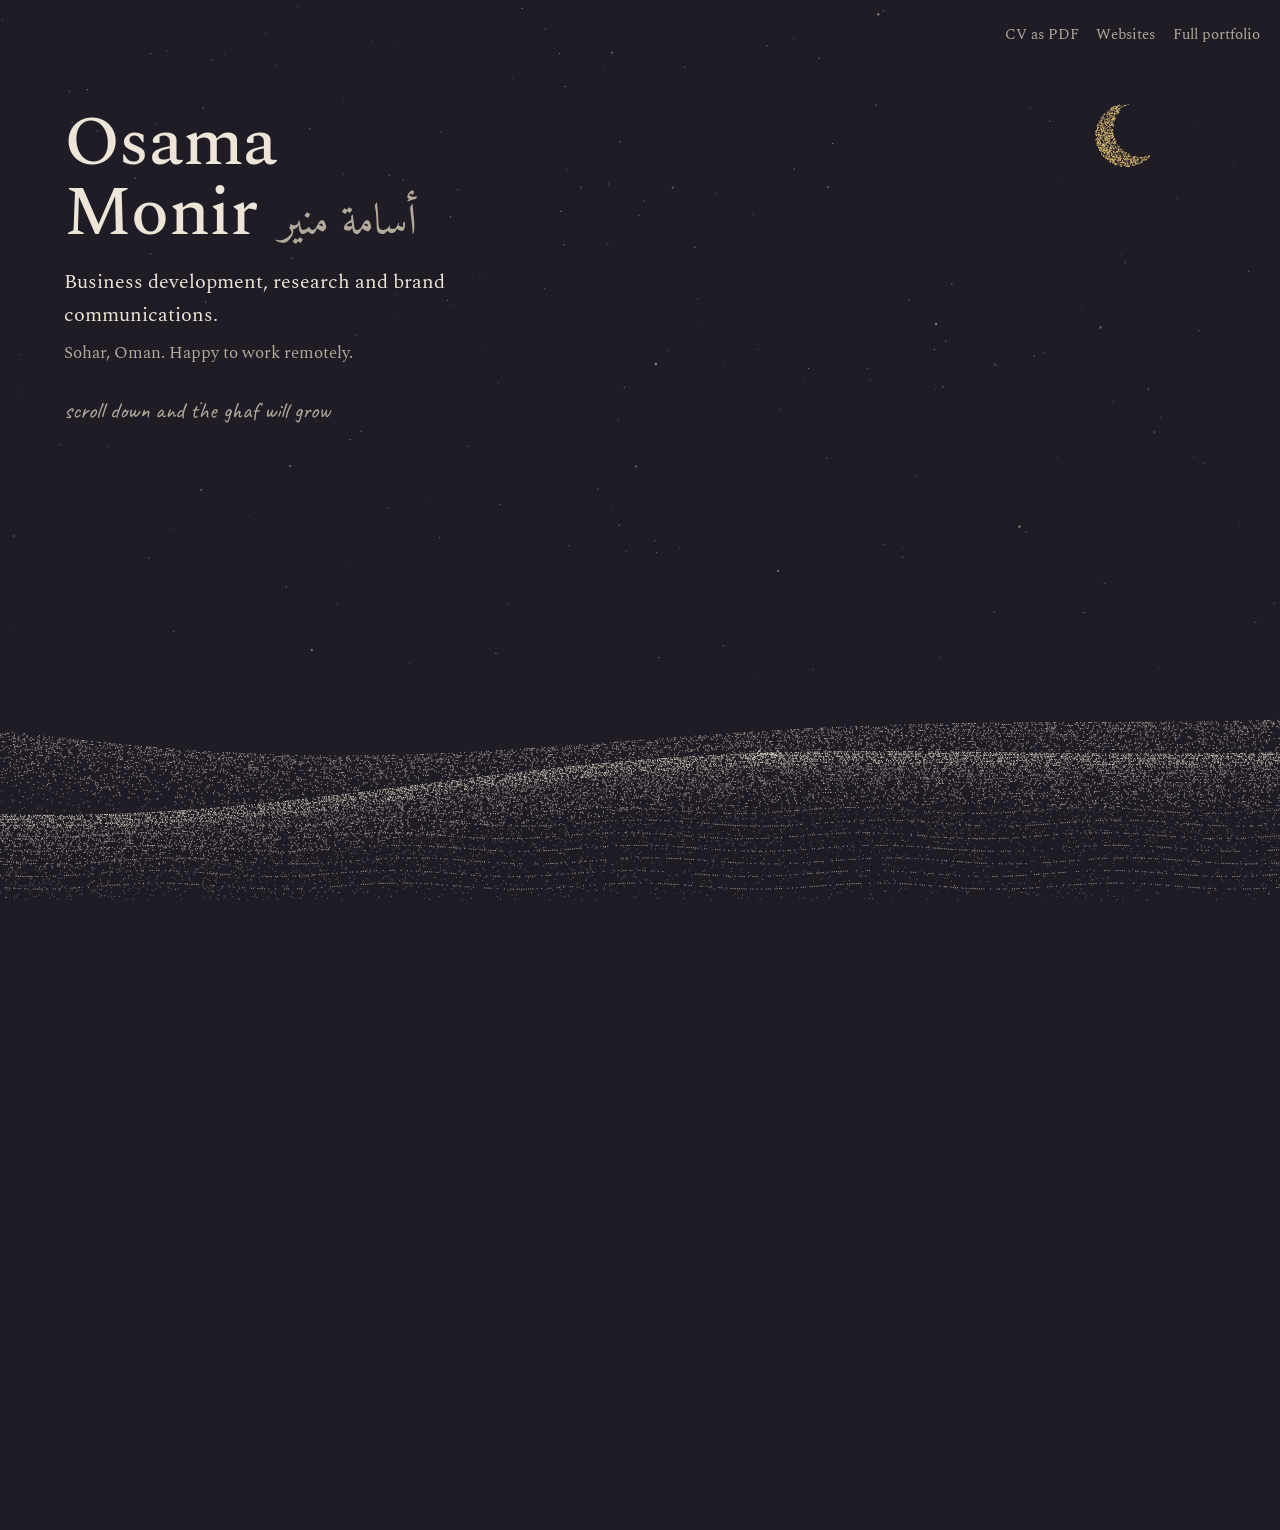
==== cv/index.html @ a6ac70c2 "Add /cv/ page: ghaf tree CV with natochi-style branch sections Moonlit desert scene where a stippled" ====
<!DOCTYPE html>
<html lang="en">
<head>
<meta charset="UTF-8">
<meta name="viewport" content="width=device-width, initial-scale=1.0, viewport-fit=cover">
<title>Osama Monir | CV</title>
<meta name="description" content="Osama Monir's CV. Business development and research for an Omani venture company, plus the brand, decks and websites that go with it. Based in Sohar, Oman.">
<meta name="theme-color" content="#1F1C25">
<meta name="color-scheme" content="dark">
<link rel="canonical" href="https://dmov1403.github.io/cv/">
<link rel="icon" href="data:image/svg+xml,%3Csvg xmlns='http://www.w3.org/2000/svg' viewBox='0 0 64 64'%3E%3Crect width='64' height='64' rx='14' fill='%231F1C25'/%3E%3Cellipse cx='32' cy='26' rx='22' ry='10' fill='%23D8CFBD'/%3E%3Crect x='30' y='30' width='4' height='22' fill='%23D8CFBD'/%3E%3C/svg%3E">
<meta property="og:type" content="profile">
<meta property="og:url" content="https://dmov1403.github.io/cv/">
<meta property="og:title" content="Osama Monir | CV">
<meta property="og:description" content="Business development, research and brand communications. Sohar, Oman. Happy to work remotely.">
<link rel="preconnect" href="https://fonts.googleapis.com">
<link rel="preconnect" href="https://fonts.gstatic.com" crossorigin>
<link href="https://fonts.googleapis.com/css2?family=Caveat:wght@500;600&family=Spectral:ital,wght@0,400;0,500;0,600;1,400&display=swap" rel="stylesheet">
<link href="https://fonts.googleapis.com/css2?family=Amiri&text=%D8%A3%D8%B3%D8%A7%D9%85%D8%A9%20%D9%85%D9%86%D9%8A%D8%B1&display=swap" rel="stylesheet">
<style>
  :root{
    --sky:#1F1C25;      /* night over the dunes */
    --sand:#D8CFBD;     /* moonlit sand, also the tree */
    --ink:#ECE5D8;      /* body text */
    --ink-dim:#B3AA9B;  /* secondary text, ~7:1 on --sky */
    --moon:#E8C77A;     /* focus + the moon, used sparingly */
    --paper:#DDD3BF;    /* taped notes */
    --paper-ink:#2A2530;
    --serif:'Spectral',Georgia,serif;
    --hand:'Caveat','Segoe Print','Bradley Hand',cursive;
  }
  *{margin:0;padding:0;box-sizing:border-box}
  html{background:var(--sky);color:var(--ink);font-family:var(--serif);font-size:100%;-webkit-text-size-adjust:100%}
  body{background:var(--sky);font-size:1.0625rem;line-height:1.65;min-height:100vh;overflow-x:hidden}
  a{color:inherit;text-decoration-thickness:1px;text-underline-offset:.22em;text-decoration-color:color-mix(in srgb, var(--sand) 55%, transparent)}
  a:hover{text-decoration-color:var(--moon)}
  :focus-visible{outline:2px solid var(--moon);outline-offset:3px;border-radius:4px}
  ::selection{background:var(--moon);color:var(--sky)}
  button{font:inherit;color:inherit;background:none;border:0;cursor:pointer;touch-action:manipulation;-webkit-tap-highlight-color:rgba(216,207,189,.2)}
  .ar{font-family:'Amiri',serif;font-size:.62em;color:var(--ink-dim);margin-inline-start:.5em;font-weight:400}

  /* ---------- top corner links ---------- */
  .corner{position:fixed;top:0;right:0;z-index:30;display:flex;gap:.25rem 1.1rem;flex-wrap:wrap;justify-content:flex-end;padding:max(1rem,env(safe-area-inset-top)) max(1.25rem,env(safe-area-inset-right)) 1rem 1.25rem;font-size:.95rem;list-style:none}
  .corner a{display:inline-block;padding:.35rem 0;color:var(--ink-dim);text-decoration:none}
  .corner a:hover{color:var(--ink);text-decoration:underline}

  /* ---------- intro ---------- */
  .intro{position:relative;z-index:10;padding:clamp(4.5rem,12vh,8rem) clamp(1rem,5vw,4rem) 2rem;max-width:34rem}
  .intro h1{font-weight:500;font-size:clamp(2.6rem,7vw,4.4rem);line-height:1;letter-spacing:-.01em}
  .intro .role{margin-top:1.1rem;font-size:clamp(1.05rem,2.2vw,1.25rem)}
  .intro .where{margin-top:.4rem;color:var(--ink-dim)}
  .cue{display:none;font-family:var(--hand);font-size:1.45rem;color:var(--ink-dim);margin-top:1.6rem}
  @media(max-width:760px){
    .corner{left:0;justify-content:flex-start;gap:0 1rem;padding:.5rem 1rem;font-size:.9rem;background:linear-gradient(var(--sky) 75%,rgba(31,28,37,0))}
    .intro{padding-top:5.5rem}
    .ar{display:block;margin:.4rem 0 0;font-size:.55em}
  }

  /* ---------- sections (the CV itself) ---------- */
  .panels{position:relative;z-index:10;padding:0 clamp(1rem,5vw,4rem) 4rem;max-width:44rem}
  .panel{padding:2.5rem 0}
  .panel h2{font-weight:500;font-size:clamp(1.7rem,4vw,2.2rem);line-height:1.15;margin-bottom:1rem}
  .panel h2 .hand{font-family:var(--hand);font-weight:600;font-size:1.2em;color:var(--sand)}
  .panel p{margin-bottom:1rem;max-width:62ch}
  .panel h3{font-weight:600;font-size:1.15rem;line-height:1.3}
  .back{display:none}

  .work-list,.path{list-style:none;margin-top:1.25rem}
  .work-list li{padding:1.1rem 0;border-top:1px solid rgba(216,207,189,.16)}
  .work-list .what{font-size:.95rem;color:var(--ink-dim);margin-bottom:.15rem}
  .work-list p{margin:.35rem 0 0}
  .path li{display:grid;grid-template-columns:7.5rem 1fr;gap:.25rem 1.25rem;padding:1rem 0;border-top:1px solid rgba(216,207,189,.16)}
  .path .yr{color:var(--ink-dim);font-variant-numeric:tabular-nums;padding-top:.1rem}
  .path .co{color:var(--sand);font-style:italic}
  .path p{margin:.3rem 0 0;font-size:1rem}
  @media(max-width:560px){.path li{grid-template-columns:1fr}}
  .facts{list-style:none;margin-top:1.4rem;display:grid;gap:.5rem}
  .facts li::before{content:"";display:inline-block;width:.45rem;height:.45rem;border-radius:50%;background:var(--sand);margin-right:.7rem;vertical-align:.12em}

  /* taped notes: four results, scrawled on scraps of paper */
  .notes{list-style:none;display:grid;grid-template-columns:repeat(auto-fill,minmax(9.5rem,1fr));gap:1.4rem 1rem;margin:1.6rem 0 .8rem;padding-top:.6rem}
  .note{position:relative;background:var(--paper);color:var(--paper-ink);padding:1.1rem .9rem .9rem;rotate:-2deg;box-shadow:0 10px 18px -12px rgba(0,0,0,.7);
    background-image:url("data:image/svg+xml,%3Csvg xmlns='http://www.w3.org/2000/svg' width='120' height='120'%3E%3Cfilter id='n'%3E%3CfeTurbulence type='fractalNoise' baseFrequency='1.1' numOctaves='2'/%3E%3CfeColorMatrix values='0 0 0 0 0.16 0 0 0 0 0.14 0 0 0 0 0.18 0 0 0 .22 0'/%3E%3C/filter%3E%3Crect width='100%25' height='100%25' filter='url(%23n)'/%3E%3C/svg%3E")}
  .note:nth-child(2n){rotate:1.6deg}
  .note:nth-child(3n){rotate:-.8deg}
  .note::before{content:"";position:absolute;top:-.6rem;left:50%;width:3.4rem;height:1.1rem;translate:-50% 0;rotate:4deg;background:rgba(236,229,216,.42);box-shadow:0 1px 2px rgba(0,0,0,.2)}
  .note b{display:block;font-family:var(--hand);font-size:2.3rem;line-height:1;font-weight:600}
  .note span{display:block;margin-top:.35rem;font-size:.9rem;line-height:1.35}

  footer{position:relative;z-index:10;padding:0 clamp(1rem,5vw,4rem) 2rem;color:var(--ink-dim);font-size:.95rem}

  /* ---------- the night scene (decorative) ---------- */
  .stage,.runway,.labels{display:none}

  /* ===== TREE MODE: only switched on by the script once the drawing works ===== */
  html.tree .stage{display:block;position:fixed;inset:0;z-index:1;pointer-events:none;transition:opacity .5s}
  html.tree .stage canvas{position:absolute;inset:0;width:100%;height:100%}
  html.tree .runway{display:block;height:170vh}
  html.tree .intro{position:fixed;top:0;left:0;transition:opacity .3s}
  html.tree .cue{display:block}
  html.tree footer{display:none}
  html.tree .panels{position:static;padding:0;max-width:none}

  /* branch labels: hand-written, at the ends of stippled leader lines */
  html.tree .labels{display:block;list-style:none;position:fixed;inset:0;z-index:5;pointer-events:none}
  .labels button{position:absolute;pointer-events:auto;font-family:var(--hand);font-size:1.6rem;font-weight:600;line-height:1;color:var(--ink);
    padding:.4rem .55rem;min-height:44px;display:flex;align-items:center;border-radius:10px;white-space:nowrap;opacity:0;transition:opacity .6s,background .2s}
  .labels button:hover,.labels button:focus-visible{background:rgba(216,207,189,.14)}
  html.grown .labels button{opacity:1;visibility:visible}
  .hint{opacity:0;transition:opacity .6s}
  html.grown .hint{opacity:1}
  .hint{position:absolute;left:clamp(1rem,5vw,4rem);bottom:clamp(1rem,4vh,2.5rem);font-family:var(--hand);font-size:1.5rem;line-height:1.2;color:var(--ink);max-width:calc(100% - 2rem);text-shadow:0 0 6px var(--sky),0 0 12px var(--sky)}

  /* opening a section, natochi-style: the tree shrinks and steps left, its roots show in a
     cut-away of the dune, and the section text takes the middle */
  html.tree .treebox{position:absolute;inset:0;transform-origin:var(--bx,60%) var(--by,86%);transition:translate .8s cubic-bezier(.3,.7,.2,1),scale .8s cubic-bezier(.3,.7,.2,1)}
  html.tree.panel-open .treebox{translate:var(--tx,0) var(--ty,0);scale:var(--ts,.72)}
  html.tree.panel-open :is(.hint,.labels button){opacity:0;visibility:hidden;transition:none}
  /* the clicked branch keeps its label on the shrunk tree */
  html.tree .labels{transform-origin:var(--bx,60%) var(--by,86%);transition:translate .8s cubic-bezier(.3,.7,.2,1),scale .8s cubic-bezier(.3,.7,.2,1)}
  html.tree.panel-open .labels{translate:var(--tx,0) var(--ty,0);scale:var(--ts,.72)}
  @media(min-width:761px){html.tree.panel-open .labels button[aria-expanded="true"]{opacity:1;visibility:visible;transition:opacity .4s .5s}}

  /* list branches: 'work' and 'the path' grow a branch with a twig per item (wide screens) */
  .listc,.twigs{display:none}
  html.tree .listc{display:block;position:fixed;inset:0;width:100%;height:100%;z-index:21;pointer-events:none}
  html.tree .twigs{display:block;position:fixed;inset:0;z-index:22;pointer-events:none}
  .twig{position:absolute;pointer-events:auto;font-family:var(--hand);font-size:1.3rem;font-weight:600;line-height:1;color:var(--ink-dim);padding:.3rem .4rem;min-height:44px;display:flex;align-items:center;border-radius:8px;white-space:nowrap;opacity:0;transition:opacity .4s,color .2s,background .2s}
  .twig.on{opacity:1}
  .twig:hover{color:var(--ink);background:rgba(216,207,189,.1)}
  .twig[aria-pressed="true"]{color:var(--ink);text-decoration:underline;text-decoration-thickness:1px;text-underline-offset:.22em}
  /* in branch mode a section shows only its name; the twigs and the note carry the content */
  html.branch-mode .panel.open > :not(.back,h2){display:none}
  html.tree.branch-mode .panel.open{background:none;padding-top:clamp(2.5rem,8vh,5rem)}
  /* a left-hand branch (work, say hi): the tree steps right instead, so the section name sits beside it on the left */
  html.side-l.branch-mode .panel.open{padding-left:clamp(1.5rem,6vw,6rem);padding-right:clamp(.5rem,2vw,1.5rem);text-align:right}
  html.side-l.branch-mode .panel.open > *{margin-left:auto}
  html.side-l.branch-mode .panel.open .back{display:flex;width:fit-content;margin-left:auto}
  .note-card{position:fixed;z-index:23;max-width:min(27rem,calc(100vw - 2rem));overflow:auto;overscroll-behavior:contain;
    background:rgba(31,28,37,.94);border:1px solid rgba(216,207,189,.22);border-radius:6px;padding:1rem 1.2rem 1.1rem;box-shadow:0 18px 40px -20px rgba(0,0,0,.9);
    animation:panel-in .3s ease-out;font-size:1rem}
  .note-card[hidden]{display:none}
  .note-card::before{content:"";position:absolute;top:-7px;left:var(--ax,2rem);width:12px;height:12px;rotate:45deg;background:inherit;border-left:1px solid rgba(216,207,189,.22);border-top:1px solid rgba(216,207,189,.22)}
  .note-card .yr,.note-card .what{display:block;color:var(--ink-dim);font-size:.95rem}
  .note-card .co{display:block;color:var(--sand);font-style:italic}
  .note-card p{margin:.4rem 0 0}
  .note-card > p:first-child{margin-top:0}
  .note-card .facts{margin-top:0}
  .note-card .notes{margin:.6rem 0 .2rem;grid-template-columns:repeat(2,minmax(0,1fr))}
  html.tree.panel-open .intro{opacity:0;visibility:hidden}
  html.tree .panel{display:none}
  html.tree .panel.open{display:block;position:fixed;z-index:20;top:0;bottom:0;right:var(--pr,0);left:var(--pl,36vw);overflow:auto;overscroll-behavior:contain;
    padding:clamp(5rem,16vh,9rem) clamp(1.5rem,6vw,6rem) 5rem clamp(.5rem,2vw,1.5rem);animation:panel-in .5s cubic-bezier(.3,.7,.2,1);
    /* hush the bright dune behind the lower lines of text */
    background:linear-gradient(to bottom, rgba(31,28,37,0) 62%, rgba(31,28,37,.9) 80%)}
  html.tree .panel.open > *{max-width:34rem}
  @keyframes panel-in{from{opacity:0;translate:1rem 0}}
  html.tree .panel.open .back{display:inline-flex;align-items:center;min-height:44px;font-family:var(--hand);font-size:1.45rem;color:var(--ink-dim);margin:-.5rem 0 .6rem}
  html.tree .panel.open .back:hover{color:var(--ink)}
  html.instant :is(.treebox,.labels,#roots,.panel){transition:none!important;animation:none!important}
  @media(max-width:760px){
    html.tree .panel.open{left:0;padding:4.5rem 1.25rem 4rem;background:rgba(31,28,37,.93)}
    html.tree.panel-open :is(.treebox,.labels){translate:0 0;scale:1}
    html.tree.panel-open .stage{opacity:.3}
    .labels button{font-size:1.45rem;background:rgba(31,28,37,.78)}
  }
  @media(prefers-reduced-motion:reduce){
    html.tree .runway{display:none}
    html.tree .intro{position:relative}
    html.tree .cue{display:none}
    html.tree :is(.stage,.treebox,#roots){transition:none}
    html.tree .panel.open{animation:none}
    .labels button{transition:none}
  }
</style>
</head>
<body>

<ul class="corner" aria-label="Quick links">
  <li><a href="../Osama-Monir-CV.pdf" download>CV as PDF</a></li>
  <li><a href="../websites/">Websites</a></li>
  <li><a href="../">Full portfolio</a></li>
</ul>

<div class="stage" aria-hidden="true">
  <canvas id="sky"></canvas>
  <div class="treebox">
    <canvas id="roots"></canvas>
    <canvas id="tree"></canvas>
  </div>
  <p class="hint">Osama Monir. Pick a branch to read more.</p>
</div>

<header class="intro" id="intro">
  <h1>Osama Monir<span class="ar" lang="ar">أسامة منير</span></h1>
  <p class="role">Business development, research and brand communications.</p>
  <p class="where">Sohar, Oman. Happy to work remotely.</p>
  <p class="cue">scroll down and the ghaf will grow</p>
</header>

<div class="runway" aria-hidden="true"></div>
<canvas class="listc" id="list" aria-hidden="true"></canvas>

<nav aria-label="Sections">
  <ul class="labels" id="labels">
    <li><button type="button" data-branch="me" data-open="me" aria-controls="me" aria-expanded="false">me</button></li>
    <li><button type="button" data-branch="work" data-open="work" aria-controls="work" aria-expanded="false">work</button></li>
    <li><button type="button" data-branch="path" data-open="path" aria-controls="path" aria-expanded="false">the path</button></li>
    <li><button type="button" data-branch="hi" data-open="hi" aria-controls="hi" aria-expanded="false">say hi</button></li>
  </ul>
</nav>

<main class="panels">
  <section class="panel" id="me" tabindex="-1" aria-labelledby="me-h">
    <button type="button" class="back" data-close>back to the tree</button>
    <h2 id="me-h"><span class="hand">me</span></h2>
    <p data-twig="what i do">I do the research, write the study, design the deck and build the website it points to.</p>
    <p data-twig="rsd now">Most of my week goes to <strong>RSD</strong>, an Omani holding and venture company. I write their feasibility studies and research notes, put together the investor presentations and partnership proposals, and I built their brand and the document style everything ships in.</p>
    <p data-twig="clients">Industrial clients hire me for the same mix: investment presentations, company profiles and rebrands they can put in front of a partner. That works because I spent five years before this doing brand identity, graphic design, paid social and web development, and I have a Computer Science degree to back the technical side.</p>
    <p data-twig="sohar &amp; languages">I live in Sohar, Oman. Arabic is my first language, my English is solid (Duolingo English Test, 120), and I’m happy to work remotely.</p>
    <ul class="facts" data-twig="skills">
      <li>Feasibility and market research</li>
      <li>Investor decks and company profiles</li>
      <li>Brand guidelines, Arabic and English</li>
      <li>NDA and scope drafting</li>
      <li>Websites and small software tools</li>
      <li>Meta Ads and voice over</li>
    </ul>
  </section>

  <section class="panel" id="work" tabindex="-1" aria-labelledby="work-h">
    <button type="button" class="back" data-close>back to the tree</button>
    <h2 id="work-h"><span class="hand">work</span></h2>
    <p>Some work I’m proud of, and a few numbers I wrote down along the way.</p>
    <ul class="notes" data-twig="the numbers">
      <li class="note"><b>14x</b><span>Instagram views in 30 days, 26.1K to 368.2K</span></li>
      <li class="note"><b>-35%</b><span>cost per click after new creatives and tighter targeting</span></li>
      <li class="note"><b>20K</b><span>patient records moved out of a DOS program</span></li>
      <li class="note"><b>11</b><span>European buyers found and contacted for a gypsum export deal</span></li>
    </ul>
    <ul class="work-list">
      <li data-twig="duqm study">
        <p class="what">Feasibility study for RSD, Duqm</p>
        <h3>A Level 2 feasibility study for a new urea and ammonia plant</h3>
        <p>I co-wrote the study, built the investor presentations, wrote the port and logistics note, and drafted our reply when an outside reviewer pushed back. Then I helped set up the investor meeting that came after.</p>
      </li>
      <li data-twig="rsd brand">
        <p class="what">Brand build and corporate site</p>
        <h3>RSD, from the name up</h3>
        <p>I named the company, wrote the brand guidelines, set up the document style and the research report pipeline, and designed and built the website. I’ve also written their research notes on gas monetisation, industrial minerals, an AI and data hub, and farming in southern Oman. <a href="https://rsd.services" target="_blank" rel="noopener">Visit rsd.services</a></p>
      </li>
      <li data-twig="nusail">
        <p class="what">Investor communications and rebrand</p>
        <h3>Nusail Trading &amp; Contracting</h3>
        <p>They had a partnership pitch coming up, so I prepared the investment presentation, company profile, speaker notes and a growth roadmap built from their 39-contract register. Now I’m working on their rebrand.</p>
      </li>
      <li data-twig="clinic system">
        <p class="what">Software for healthcare</p>
        <h3>Clinic management system</h3>
        <p>A private clinic in Oman was still on a DOS program. I moved about 20,000 patients and 40,000 visits into a new desktop app that handles registration, consultations, prescriptions, audit logs and printing across the network.</p>
      </li>
      <li data-twig="rif majan">
        <p class="what">Paid social for Rif Majan</p>
        <h3>368K monthly views, and cheaper clicks</h3>
        <p>One targeted campaign took their Instagram from 26.1K to 368.2K monthly views in a month. Later I redid the ad creatives and pulled the targeting in to a 15km radius: cost per click dropped 35% and we beat the reservation target on a smaller budget.</p>
      </li>
      <li data-twig="al-muneer">
        <p class="what">My own agency</p>
        <h3>Al-Muneer Agency</h3>
        <p>I built its brand and portfolio site, then did the brand identities and content for Hungr Station and Al Saaj Breakfast.</p>
      </li>
      <li data-twig="websites">
        <p class="what">Web development</p>
        <h3>Client websites</h3>
        <p>A full publishing platform with payments and a members’ library, and a corporate site for a venture company. Design, code, hosting, domain and SEO on both. <a href="../websites/">Read the web case studies</a></p>
      </li>
    </ul>
  </section>

  <section class="panel" id="path" tabindex="-1" aria-labelledby="path-h">
    <button type="button" class="back" data-close>back to the tree</button>
    <h2 id="path-h"><span class="hand">the path</span></h2>
    <p>Where I’ve worked so far.</p>
    <ol class="path">
      <li data-twig="2026 rsd"><span class="yr">2026 to now</span><div><h3>Business Development &amp; Research Consultant</h3><span class="co">RSD, Oman and remote</span><p>Part-time retainer with an Omani holding and venture company in mining, investment and industrial technology. Business development, research and analysis, branding and communications.</p></div></li>
      <li data-twig="2026 al-muneer"><span class="yr">2026 to now</span><div><h3>Founder &amp; Creative Lead</h3><span class="co">Al-Muneer Agency, Sohar</span><p>My own small digital marketing agency. Mostly food and beverage, hospitality and real estate clients in Oman, plus web design for clients in Germany.</p></div></li>
      <li data-twig="2026 nusail"><span class="yr">2026</span><div><h3>Brand &amp; Investor Communications</h3><span class="co">Nusail Trading &amp; Contracting, freelance</span><p>Investment presentation, company profile and growth roadmap for a Sohar industrial waste and logistics contractor that serves OQ and Sohar Aluminium. Rebrand in progress.</p></div></li>
      <li data-twig="2022 freelance web"><span class="yr">2022 to now</span><div><h3>Web Developer &amp; Designer</h3><span class="co">Freelance, remote</span><p>Business websites, landing pages, portfolio sites and small software tools. Design, code and deployment.</p></div></li>
      <li data-twig="2024 rif majan"><span class="yr">2024 to 2026</span><div><h3>Head of Advertising &amp; Marketing</h3><span class="co">Rif Majan, Sohar</span><p>In-house creative lead for two restaurant branches. I built the brand identity, menus and packaging, shot and edited the video, and ran the social accounts and paid campaigns.</p></div></li>
      <li data-twig="2023 roaya optical"><span class="yr">2023 to 2024</span><div><h3>Marketing Manager</h3><span class="co">Roaya Optical Center, Egypt</span><p>All the promotional materials and visual assets, plus events and outreach campaigns across their locations.</p></div></li>
      <li data-twig="2021 echo media"><span class="yr">2021 to 2023</span><div><h3>Social Media Specialist &amp; Content Creator</h3><span class="co">ECHO Media Production Agency, Egypt</span><p>Projects from brief to delivery: scripts, pre-production, shooting and editing, across several client accounts at once.</p></div></li>
      <li data-twig="2019 arrow"><span class="yr">2019</span><div><h3>Digital Marketing Assistant</h3><span class="co">Arrow for Advertising, Egypt</span><p>Helped run digital campaigns across social and paid platforms, and supported account management.</p></div></li>
    </ol>
    <h3 style="margin-top:2rem">Education and languages</h3>
    <ul class="facts" data-twig="2022 bsc computer science">
      <li>BSc Computer Science, M.E.T Academy, Egypt, 2022</li>
      <li>Duolingo English Test, score 120</li>
      <li>Arabic first language; voice over in Arabic and English</li>
    </ul>
  </section>

  <section class="panel" id="hi" tabindex="-1" aria-labelledby="hi-h">
    <button type="button" class="back" data-close>back to the tree</button>
    <h2 id="hi-h"><span class="hand">say hi</span></h2>
    <p>If you have a study to write, a deck to build or a brand to start, email me. I usually reply within a day.</p>
    <ul class="facts">
      <li data-twig="email">Email: <a href="mailto:Monirosama6@gmail.com">Monirosama6@gmail.com</a></li>
      <li data-twig="phone">Phone: <a href="tel:+96879384026">+968 79384026</a></li>
      <li>Based in Sohar, Oman, working with clients anywhere</li>
      <li data-twig="behance"><a href="https://www.behance.net/osamamonir_" target="_blank" rel="noopener">Design work on Behance</a></li>
      <li data-twig="cv (pdf)"><a href="../Osama-Monir-CV.pdf" download>Download the CV as a PDF</a></li>
    </ul>
  </section>
</main>
<div class="twigs" id="twigs" role="group" aria-label="Items on this branch"></div>
<div class="note-card" id="card" aria-live="polite" hidden></div>

<footer>© 2026 Osama Monir. Drawn and built by hand.</footer>

<script>
(() => {
  const root = document.documentElement;
  const reduce = matchMedia('(prefers-reduced-motion: reduce)');
  const $ = id => document.getElementById(id);
  const skyC = $('sky'), treeC = $('tree'), rootC = $('roots');
  const ctx = c => c.getContext && c.getContext('2d');
  const sctx = ctx(skyC), tctx = ctx(treeC), rctx = ctx(rootC);
  if (!sctx || !tctx || !rctx) return; // no canvas: the page stays a plain CV

  const labels = [...document.querySelectorAll('#labels button')];
  const intro = $('intro');
  const SAND = '216,207,189';
  const SHADES = [`rgba(${SAND},1)`, `rgba(${SAND},.72)`, `rgba(${SAND},.42)`];

  // small seeded random, so the tree is the same on every visit
  const rng = seed => () => { seed |= 0; seed = seed + 0x6D2B79F5 | 0; let t = Math.imul(seed ^ seed >>> 15, 1 | seed); t = t + Math.imul(t ^ t >>> 7, 61 | t) ^ t; return ((t ^ t >>> 14) >>> 0) / 4294967296; };

  let W = 0, H = 0, dpr = 1, dots = null, drawn = 0, progress = -1, crownTop = 0, base = [0, 0, 1], listFrom = {}, labelBox = {}, moves = null, sideKey = null, relist = null;
  const SIDE = { work: -1, path: 1, hi: -1, me: 1 }; // which side of the crown each label, and its list branch, hangs on
  const listC = $('list'), lx = ctx(listC), twigBox = $('twigs');
  const narrowNow = () => W < 760;

  function duneY(x, k) { // k: 0 = back dune, 1 = front dune
    const b = H * (k ? 0.86 : 0.8);
    return b + Math.sin(x / W * 3.1 + (k ? 1.7 : 0.4)) * H * (k ? 0.035 : 0.03) + Math.sin(x / W * 7.3 + k) * H * 0.012;
  }

  // ---------- the whole tree as timed dots: roots first, then trunk, crown, and the labelled branches ----------
  function build() {
    const R = rng(1403);
    const pts = []; // x, y, t, shade, size
    const narrow = narrowNow();
    const baseX = narrow ? W * 0.5 : W * 0.6;
    const baseY = duneY(baseX, 1) + 2;
    const S = Math.min(H * 0.6, W * (narrow ? 0.7 : 0.42));
    const clumps = [];
    const MAXD = 5;
    const push = (x, y, t, shade, size) => pts.push(x, y, t, shade, size || 1);

    // roots: spread into the sand before anything shows above it (negative times = first)
    const RR = rng(611); // roots and labelled branches get their own randomness, so the crown keeps its shape
    function rootLine(x, y, a, len, w, d, t0) {
      const R = RR;
      const steps = Math.max(4, Math.round(len / 1.3)), dur = 0.06;
      for (let i = 0; i < steps; i++) {
        a += (R() - 0.5) * 0.25; a = Math.max(0.12, Math.min(Math.PI - 0.12, a));
        x += Math.cos(a) * len / steps; y += Math.sin(a) * len / steps;
        const ww = Math.max(1, w * (1 - 0.4 * i / steps));
        for (let j = 0; j < Math.ceil(ww * 0.9); j++) {
          const o = (R() - 0.5) * ww;
          push(x - Math.sin(a) * o, y + Math.cos(a) * o, t0 + dur * i / steps, R() < 0.6 ? 0 : 1);
        }
      }
      if (d < 4) for (let k = 0; k < 2; k++) rootLine(x, y, a + (k ? 0.5 : -0.5) + (R() - 0.5) * 0.3, len * 0.72, w * 0.62, d + 1, t0 + dur);
    }

    // trunk and limbs: twisted, pushed outward into a wide umbrella crown
    function branch(x, y, a, len, w, d, t0) {
      const steps = Math.max(5, Math.round(len / 1.4)), dur = len / S;
      for (let i = 0; i < steps; i++) {
        a += (R() - 0.5) * 0.12;
        x += Math.cos(a) * len / steps; y += Math.sin(a) * len / steps;
        const ww = w * (1 - 0.3 * i / steps), n = Math.ceil(ww * 0.9);
        const nx = -Math.sin(a), ny = Math.cos(a);
        for (let j = 0; j < n; j++) {
          const o = (R() - 0.5) * ww, edge = Math.abs(o) / (ww / 2 + 0.01);
          push(x + nx * o, y + ny * o, t0 + dur * i / steps, edge > 0.6 ? 0 : (R() < .5 ? 1 : 2));
        }
      }
      const t1 = t0 + dur;
      if (d >= MAXD || len < S * 0.05) { clumps.push([x, y, t1]); return; }
      const kids = d === 0 ? 3 : (R() < 0.55 ? 2 : 3);
      for (let k = 0; k < kids; k++) {
        let na = a + (-0.55 + 1.1 * k / (kids - 1)) + (R() - 0.5) * 0.3;
        na += (na + Math.PI / 2) * 0.28;
        na = Math.max(-Math.PI + 0.08, Math.min(-0.08, na));
        branch(x, y, na, len * (0.68 + R() * 0.14), w * 0.66, d + 1, t1);
      }
    }
    branch(baseX, baseY, -Math.PI / 2 + (R() - 0.5) * 0.1, S * 0.24, S * 0.05, 0, 0);
    for (let k = 0; k < 5; k++) rootLine(baseX + (k - 2) * S * 0.012, baseY - 2, Math.PI / 2 + (k - 2) * 0.42, S * 0.1, S * 0.026, 0, -0.32);

    // leaf clumps with a soft drooping fringe
    let crownEnd = 0;
    for (const cl of clumps) {
      const [cx, cy0, t] = cl;
      const rx = S * (0.075 + R() * 0.05), ry = rx * (0.36 + R() * 0.12), cy = cy0 - ry * 0.3;
      cl[1] = cy; cl[3] = rx;
      for (let i = 0, n = Math.round(Math.PI * rx * ry * 0.16); i < n; i++) {
        const r = Math.sqrt(R()), th = R() * Math.PI * 2;
        const dx = Math.cos(th) * r * rx, dy = Math.sin(th) * r * ry;
        const lit = dy < -ry * 0.2 ? 0 : (dy < ry * 0.35 ? 1 : 2);
        push(cx + dx, cy + dy, t + 0.05 + R() * 0.25, R() < 0.18 ? 2 : lit, R() < 0.12 ? 1.6 : 1);
      }
      for (let s = 0, strands = 3 + Math.floor(R() * 5); s < strands; s++) {
        let sx = cx + (R() * 2 - 1) * rx * 0.8, sy = cy + ry * (0.4 + R() * 0.4);
        const L = S * (0.012 + R() * 0.035), sway = (R() - 0.5) * 0.6;
        for (let l = 0; l < L; l += 2.2) {
          sx += sway * 0.5 + (R() - 0.5) * 1.6; sy += 2.2;
          if (R() < 0.75) push(sx, sy, t + 0.25 + 0.15 * l / L, 2);
        }
      }
      crownEnd = Math.max(crownEnd, t + 0.4);
    }

    // which clump each label's branch grows from: outermost on each side, upper and lower crown
    const top = Math.min(...clumps.map(c => c[1])), bot = Math.max(...clumps.map(c => c[1])), mid = (top + bot) / 2;
    const upper = clumps.filter(c => c[1] <= mid), lower = clumps.filter(c => c[1] > mid);
    const outer = (arr, side) => arr.reduce((b, c) => (side < 0 ? c[0] - c[3] < b[0] - b[3] : c[0] + c[3] > b[0] + b[3]) ? c : b, arr[0]);
    crownTop = top - S * 0.06;
    const from = {
      work: { side: SIDE.work, c: outer(upper.length ? upper : clumps, -1) },
      path: { side: SIDE.path, c: outer(upper.length ? upper : clumps, 1) },
      hi:   { side: SIDE.hi, c: outer(lower.length ? lower : clumps, -1) },
      me:   { side: SIDE.me, c: outer(lower.length ? lower : clumps, 1) },
    };

    // each section's list branch leaves the top of its own clump, on its own side: [x, y, outer edge of the crown on that side]
    listFrom = {};
    const leafL = Math.min(...clumps.map(c => c[0] - c[3])), leafR = Math.max(...clumps.map(c => c[0] + c[3]));
    for (const k in from) { const { c, side } = from[k]; listFrom[k] = [c[0] + side * c[3] * 0.2, c[1] - c[3] * 0.45, side < 0 ? leafL : leafR]; }

    // place the labels, then grow a real branch from the crown out to each one
    const tips = placeLabels(from, narrow);
    for (const k in from) {
      const { c, side } = from[k], tip = tips[k]; if (!tip) continue;
      limb(c[0] - side * c[3] * 0.25, c[1] + c[3] * 0.08, tip[0], tip[1], crownEnd, crownEnd + 0.3, side);
    }
    function limb(x0, y0, x1, y1, t0, t1, side) {
      const R = RR;
      const len = Math.hypot(x1 - x0, y1 - y0); if (len < 8) return;
      // a sagging, slightly twisted limb rather than a straight stick
      const nx = -(y1 - y0) / len, ny = (x1 - x0) / len, bend = len * 0.16 * side * (y1 < y0 + 4 ? 1 : -1);
      const qx = (x0 + x1) / 2 + nx * bend, qy = (y0 + y1) / 2 + ny * bend + len * 0.06;
      const ph = R() * 6;
      const steps = Math.round(len / 1.1), w0 = Math.max(2.5, S * 0.018);
      let px = x0, py = y0;
      for (let i = 0; i <= steps; i++) {
        const u = i / steps, v = 1 - u;
        const wob = Math.sin(u * 9 + ph) * Math.sin(u * Math.PI) * 3;
        const x = v * v * x0 + 2 * v * u * qx + u * u * x1, y = v * v * y0 + 2 * v * u * qy + u * u * y1 + wob;
        const w = Math.max(1, w0 * (1 - 0.75 * u));
        const a = Math.atan2(y - py, x - px); px = x; py = y;
        for (let j = 0; j < Math.ceil(w); j++) {
          const o = (R() - 0.5) * w;
          push(x - Math.sin(a) * o, y + Math.cos(a) * o, t0 + (t1 - t0) * u, Math.abs(o) > w * 0.3 ? 0 : 1);
        }
        if (u > 0.55 && R() < 0.05) twig(x, y, a + side * (R() < .5 ? 0.7 : -0.7) * (R() < .5 ? 1 : -1), 6 + R() * 8, t0 + (t1 - t0) * u);
      }
      // a small fork and a tuft of leaves at the tip, right by the label
      const endA = Math.atan2(y1 - qy, x1 - qx);
      twig(x1, y1, endA - 0.6, 9, t1); twig(x1, y1, endA + 0.6, 9, t1);
    }
    function twig(x, y, a, len, t) {
      const R = RR;
      for (let s = 0; s < len; s += 1) { x += Math.cos(a); y += Math.sin(a); push(x, y, t + 0.02 * s / len, 1); }
      for (let i = 0; i < 18; i++) { const r = Math.sqrt(R()) * 3.6, th = R() * Math.PI * 2; push(x + Math.cos(th) * r * 1.4, y + Math.sin(th) * r, t + 0.04, R() < .6 ? 0 : 1); }
    }

    // normalise birth times to 0..1 and sort so growth can draw incrementally
    let minT = Infinity, maxT = -Infinity;
    for (let i = 2; i < pts.length; i += 5) { minT = Math.min(minT, pts[i]); maxT = Math.max(maxT, pts[i]); }
    const count = pts.length / 5, order = new Uint32Array(count);
    for (let i = 0; i < count; i++) order[i] = i;
    order.sort((p, q) => pts[p * 5 + 2] - pts[q * 5 + 2]);
    dots = new Float32Array(pts.length);
    order.forEach((src, i) => { for (let f = 0; f < 5; f++) dots[i * 5 + f] = f === 2 ? (pts[src * 5 + 2] - minT) / (maxT - minT) : pts[src * 5 + f]; });

    // where the tree goes when a section opens: shrunk, crown kept on screen at the left,
    // base set back on the dune, section text starting just past the crown
    const ts = 0.72;
    const crownL = Math.min(...clumps.map(c => c[0] - c[3]), ...Object.values(tips).map(t => t[0]));
    const crownR = Math.max(...clumps.map(c => c[0] + c[3]), ...Object.values(tips).map(t => t[0]));
    const st = root.style;
    st.setProperty('--bx', baseX + 'px'); st.setProperty('--by', baseY + 'px'); st.setProperty('--ts', ts);
    // a right-hand branch sends the tree to the left edge; a left-hand branch sends it to the right edge (mirrored)
    const toR = Math.max(W * 0.17, (baseX - crownL) * ts + 40), toL = W - Math.max(W * 0.17, (crownR - baseX) * ts + 40);
    const move = (toX, pl, pr) => ({ tx: toX - baseX, ty: duneY(toX, 1) + 2 - baseY, pl, pr });
    moves = {
      1: move(toR, Math.max(W * 0.32, toR + (crownR - baseX) * ts + 40), 0),
      [-1]: move(toL, 0, W - Math.min(W * 0.68, toL - (baseX - crownL) * ts - 40)),
    };
    base = [baseX, baseY, S];
    applySide();
  }
  // which way the tree steps for the open section; only mirrored where list branches are drawn
  function applySide() {
    if (!moves) return;
    const side = W >= 900 && SIDE[sideKey] < 0 ? -1 : 1, m = moves[side], st = root.style;
    st.setProperty('--tx', m.tx + 'px'); st.setProperty('--ty', m.ty + 'px');
    st.setProperty('--pl', m.pl + 'px'); st.setProperty('--pr', m.pr + 'px');
    root.classList.toggle('side-l', side < 0);
  }

  // labels beside the crown (desktop) or in one row above it (phones); returns each branch tip
  function placeLabels(from, narrow) {
    const tips = {};
    const order = ['hi', 'work', 'path', 'me']; // left to right on phones
    for (const b of labels) {
      const k = b.dataset.branch, f = from[k]; if (!f) continue;
      const lw = b.offsetWidth || 90, lh = b.offsetHeight || 44;
      let x, y;
      if (narrow) {
        const cxPos = W * [0.13, 0.37, 0.63, 0.87][order.indexOf(k)];
        x = cxPos - lw / 2; y = crownTop - 60 - lh / 2;
      } else {
        const edge = f.c[0] + f.side * f.c[3];
        x = f.side < 0 ? edge - 84 - lw : edge + 84;
        y = f.c[1] - lh / 2 - (k === 'work' || k === 'path' ? 18 : -6);
      }
      x = Math.max(12, Math.min(W - lw - 12, x));
      y = Math.max(60, Math.min(H - lh - 12, y));
      b.style.left = x + 'px'; b.style.top = y + 'px';
      labelBox[k] = [x, y, lw, lh];
      tips[k] = narrow ? [x + lw / 2, y + lh - 4] : [f.side < 0 ? x + lw + 2 : x - 2, y + lh / 2 + 4];
    }
    return tips;
  }

  // ---------- sky, moon and dunes ----------
  function drawSky() {
    const R = rng(77);
    sctx.setTransform(dpr, 0, 0, dpr, 0, 0);
    sctx.fillStyle = '#1F1C25'; sctx.fillRect(0, 0, W, H);
    for (let i = 0, n = Math.round(W * H / 6500); i < n; i++) {
      const x = R() * W, y = R() * H * 0.75, a = 0.15 + R() * 0.55, s = R() < 0.08 ? 2 : 1;
      sctx.fillStyle = `rgba(${SAND},${a})`; sctx.fillRect(x, y, s, s);
    }
    // crescent moon; on phones it sits centred above the row of labels
    const narrow = narrowNow();
    const mx = narrow ? W * 0.5 : W * 0.88, my = narrow ? crownTop - 130 : H * 0.15, mr = Math.min(W, H) * 0.035;
    for (let i = 0; i < mr * mr * 2.2; i++) {
      const r = Math.sqrt(R()) * mr, th = R() * Math.PI * 2;
      const x = mx + Math.cos(th) * r, y = my + Math.sin(th) * r;
      if (Math.hypot(x - (mx + mr * 0.45), y - (my - mr * 0.2)) < mr * 0.88) continue;
      sctx.fillStyle = 'rgba(232,199,122,.85)'; sctx.fillRect(x, y, 1, 1);
    }
    for (const k of [0, 1]) { // two dunes, stippled densest on the moonlit crest
      for (let x = 0; x < W; x += 1.2) {
        const crest = duneY(x, k);
        for (let y = crest; y < H; y += 1.5) {
          const depth = (y - crest) / (H * 0.12);
          const p = (k ? 0.55 : 0.32) * Math.exp(-depth * 3.2) + 0.015;
          if (R() < p) { sctx.fillStyle = SHADES[depth < 0.12 ? (k ? 0 : 1) : depth < 0.5 ? 1 : 2]; sctx.fillRect(x + R(), y, 1, 1); }
        }
      }
      if (k === 0) {
        sctx.fillStyle = 'rgba(31,28,37,.6)';
        sctx.beginPath(); sctx.moveTo(0, H);
        for (let x = 0; x <= W; x += 8) sctx.lineTo(x, duneY(x, 1) - 1);
        sctx.lineTo(W, H); sctx.closePath(); sctx.fill();
      }
    }
    for (let r = 0; r < 7; r++) { // wind ripples across the front dune
      const y0 = H * (0.9 + r * 0.014), off = R() * 50;
      for (let x = 0; x < W; x += 2.2) if (R() < 0.55) {
        const y = y0 + Math.sin((x + off) / 38) * 3;
        if (y > duneY(x, 1) + 6) { sctx.fillStyle = SHADES[1]; sctx.fillRect(x, y, 1, 1); }
      }
    }
  }

  // dark cut-away of the dune under the tree, so the roots read against the sand
  function drawCut() {
    const [bx, by, S] = base;
    rctx.setTransform(dpr, 0, 0, dpr, 0, 0); rctx.clearRect(0, 0, W, H);
    const cy = by + S * 0.12, rad = S * 0.42;
    const g = rctx.createRadialGradient(bx, cy, 0, bx, cy, rad);
    g.addColorStop(0, 'rgba(31,28,37,.97)'); g.addColorStop(0.7, 'rgba(31,28,37,.85)'); g.addColorStop(1, 'rgba(31,28,37,0)');
    rctx.save(); rctx.translate(bx, cy); rctx.scale(1, 0.55); rctx.translate(-bx, -cy);
    rctx.fillStyle = g; rctx.beginPath(); rctx.arc(bx, cy, rad, 0, Math.PI * 2); rctx.fill(); rctx.restore();
  }

  // ---------- growth driven by scroll ----------
  function drawTree(p) {
    if (!dots) return;
    const total = dots.length / 5;
    let lo = 0, hi = total; while (lo < hi) { const m = (lo + hi) >> 1; if (dots[m * 5 + 2] <= p) lo = m + 1; else hi = m; }
    tctx.setTransform(dpr, 0, 0, dpr, 0, 0);
    if (lo < drawn) { tctx.clearRect(0, 0, W, H); drawn = 0; }
    for (let i = drawn; i < lo; i++) { const o = i * 5; tctx.fillStyle = SHADES[dots[o + 3]]; tctx.fillRect(dots[o], dots[o + 1], dots[o + 4], dots[o + 4]); }
    drawn = lo;
    rootC.style.opacity = String(Math.min(1, p / 0.05)); // the cut-away opens as the roots start
    root.classList.toggle('grown', lo >= total);
  }
  function currentProgress() {
    if (reduce.matches || document.querySelector('.panel.open')) return 1;
    const run = document.documentElement.scrollHeight - innerHeight;
    return run > 0 ? Math.min(1, Math.max(0, scrollY / (run * 0.92))) : 1;
  }
  let queued = false;
  function frame() {
    queued = false;
    const p = currentProgress();
    if (p !== progress) { progress = p; drawTree(p); }
    if (!reduce.matches) {
      const op = Math.max(0, 1 - scrollY / (innerHeight * 0.45));
      intro.style.opacity = String(op);
      intro.style.visibility = op < 0.05 ? 'hidden' : ''; // a faded intro must not catch taps meant for the labels
    } else { intro.style.opacity = ''; intro.style.visibility = ''; }
  }
  const queue = () => { if (!queued) { queued = true; requestAnimationFrame(frame); } };

  let lastW = 0;
  function resize(force) {
    const w = innerWidth, h = innerHeight;
    if (!w || !h) return; // the window can briefly report no size while it is being resized
    if (!force && w === lastW && Math.abs(h - H) < 120) return; // ignore the phone address bar sliding
    lastW = w; W = w; H = h; dpr = Math.min(2, devicePixelRatio || 1);
    for (const c of [skyC, treeC, rootC, listC]) { c.width = Math.round(W * dpr); c.height = Math.round(H * dpr); }
    build(); drawSky(); drawCut();
    drawn = 0; progress = -1; tctx.setTransform(1, 0, 0, 1, 0, 0); tctx.clearRect(0, 0, treeC.width, treeC.height);
    frame();
    if (relist) relist();
  }

  // ---------- list branches: a branch out of the shrunk tree with a twig per item ----------
  const LISTS = { me: 1, work: 1, path: 1, hi: 1 }; // every section grows a branch on wide screens
  const card = $('card');
  let listSide = 1, keptRect = null, pressed = -1;
  let listAnim = 0, listWait = 0;
  function twigName(li) {
    if (li.dataset.twig) return li.dataset.twig;
    const yr = li.querySelector('.yr').textContent.trim().slice(0, 4);
    const co = li.querySelector('.co').textContent.split(',')[0].trim().toLowerCase();
    return yr + ' ' + co;
  }
  function clearList() {
    cancelAnimationFrame(listAnim); clearTimeout(listWait);
    lx.setTransform(1, 0, 0, 1, 0, 0); lx.clearRect(0, 0, listC.width, listC.height);
    twigBox.replaceChildren(); root.classList.remove('branch-mode'); card.hidden = true; keptRect = null;
  }
  // the chosen twig's contents, in a note hanging just under the branch
  function showItem(items, i) {
    const twigs = [...twigBox.children], el = items[i], b = twigs[i];
    if (!el || !b) return;
    pressed = i;
    card.innerHTML = el.tagName === 'LI' ? el.innerHTML : el.outerHTML;
    card.removeAttribute('data-twig');
    card.querySelectorAll('[data-twig]').forEach(x => x.removeAttribute('data-twig'));
    twigs.forEach((t, j) => t.setAttribute('aria-pressed', String(j === i)));
    card.hidden = false; card.style.maxHeight = ''; card.style.left = '0px'; // measured at full width, wherever the last note sat
    // the note opens away from the tree: rightwards on a right-hand branch, leftwards on a left-hand one
    const tipX = +b.dataset.x, cw = card.offsetWidth;
    const left = Math.max(16, Math.min(W - cw - 16, listSide > 0 ? tipX - 40 : tipX - cw + 40));
    // ...and hangs below whatever twig names (and the section's own label) sit over its width
    let top = +b.dataset.y + 8;
    const under = (l, r, bottom) => { if (r > left - 8 && l < left + cw + 8) top = Math.max(top, bottom); };
    twigs.forEach(t => under(t.offsetLeft, t.offsetLeft + t.offsetWidth, t.offsetTop + t.offsetHeight - 6));
    if (keptRect) under(keptRect[0], keptRect[0] + keptRect[2], keptRect[1] + keptRect[3]);
    top += 12;
    card.style.left = left + 'px'; card.style.top = top + 'px';
    card.style.setProperty('--ax', Math.max(12, Math.min(cw - 24, tipX - left - 6)) + 'px');
    card.style.maxHeight = Math.max(140, H - top - 16) + 'px';
    if (top + card.offsetHeight > H - 12) card.style.top = Math.max(12, H - 12 - card.offsetHeight) + 'px'; // never off the bottom
  }
  function growList(k, panel, instant, keep) {
    clearList();
    if (!LISTS[k] || W < 900 || !listFrom[k]) return; // phones and narrow windows keep the plain list
    root.classList.add('branch-mode');
    let items = [...panel.querySelectorAll('[data-twig]')];
    if (k === 'path') items = items.map((li, i) => [li, i]).sort((a, b) => parseInt(a[0].dataset.twig) - parseInt(b[0].dataset.twig) || b[1] - a[1]).map(a => a[0]); // oldest job near the trunk, newest at the tip
    const side = listSide = SIDE[k] || 1; // left-hand labels grow their branch to the left, right-hand ones to the right
    const n = items.length, R = rng({ path: 31, work: 47, hi: 59, me: 73 }[k] || 47);
    const v = name => parseFloat(getComputedStyle(root).getPropertyValue(name)) || 0;
    const [bx, by] = base, ts = v('--ts'), tx = v('--tx'), ty = v('--ty');
    const onScreen = (x, y) => [bx + (x - bx) * ts + tx, by + (y - by) * ts + ty]; // where a point of the full-size tree lands once it has shrunk and stepped aside
    const [fx, fy, fe] = listFrom[k];
    const [sx, sy] = onScreen(fx, fy), edgeX = onScreen(fe, fy)[0];
    // out from the top of the section's own clump, up past the crown, then levelling off towards the screen edge
    const ex = side > 0 ? W - 120 : 120, ey = Math.min(sy - H * 0.07, onScreen(0, crownTop)[1] - H * 0.02);
    // the clicked label stays on the shrunk tree, about where the branch leaves the crown: the branch has to clear it
    const lb = labelBox[k];
    if (lb) { const [X, Y] = onScreen(lb[0], lb[1]); keptRect = [X - 8, Y, lb[2] * ts + 16, lb[3] * ts]; }
    const span = Math.abs(ex - sx);
    let f = 0.22, qy = ey + (sy - ey) * 0.12; // f: how far along the bend sits
    const uOf = dist => (-2 * f + Math.sqrt(4 * f * f + 4 * (1 - 2 * f) * Math.min(1, Math.max(0, dist / span)))) / (2 * (1 - 2 * f)); // inverse of at() along x
    const yOf = u => (1 - u) * (1 - u) * sy + 2 * u * (1 - u) * qy + u * u * ey;
    if (keptRect) {
      const near = (side > 0 ? keptRect[0] : keptRect[0] + keptRect[2]) - sx, far = (side > 0 ? keptRect[0] + keptRect[2] : keptRect[0]) - sx;
      const dn = Math.max(12, near * side), df = far * side, need = keptRect[1] - 8;
      if (df > 0 && dn < span * 0.5 && yOf(uOf(dn)) > need) { // too flat to pass above the label: bend earlier and higher
        f = Math.max(0.08, Math.min(0.22, (df + 30) / span));
        const u = uOf(dn);
        qy = Math.max(ey - H * 0.12, (need - (1 - u) * (1 - u) * sy - u * u * ey) / (2 * u * (1 - u)));
      }
    }
    const qx = sx + (ex - sx) * f;
    const at = u => { const a = 1 - u; return [a * a * sx + 2 * a * u * qx + u * u * ex, yOf(u)]; };
    const uAt = x => uOf(Math.abs(x - sx));
    const wobble = u => Math.sin(u * 11) * 1.5;
    const d = []; // [x, y, t, shade]
    const blocks = []; // [x, y, w, h] things a twig's name must not sit on: the branch itself, the section's label, other names
    const steps = Math.round(Math.hypot(ex - sx, ey - sy) / 1.1);
    for (let i = 0; i <= steps; i++) {
      const u = i / steps, [x, y] = at(u), w = Math.max(1.4, 6 * (1 - u * 0.75)), wob = wobble(u);
      for (let j = 0; j < Math.ceil(w); j++) d.push([x + (R() - .5) * w, y + wob + (R() - .5) * w, u * 0.85, R() < .55 ? 0 : 1]);
      if (i % 10 === 0) blocks.push([x - 7, y - 6, 14, 12]);
    }
    const hits = (r, o) => r[0] < o[0] + o[2] && r[0] + r[2] > o[0] && r[1] < o[1] + o[3] && r[1] + r[3] > o[1];
    // one button per twig, evenly spaced out along the branch from just past the crown; names alternate above and
    // below, and take a longer stalk (or the other side) when the short one would land on something
    const xa = edgeX + side * 34, xb = ex - side * 24;
    const tipsAt = items.map((li, i) => {
      const b = document.createElement('button');
      b.type = 'button'; b.className = 'twig'; b.textContent = twigName(li);
      b.setAttribute('aria-pressed', 'false'); b.setAttribute('aria-controls', 'card');
      b.addEventListener('click', () => showItem(items, i));
      twigBox.append(b);
      const bw = b.offsetWidth, bh = b.offsetHeight;
      const u = uAt(n > 1 ? xa + (xb - xa) * i / (n - 1) : (xa + xb) / 2), [x0, yb] = at(u), y0 = yb + wobble(u), t0 = u * 0.85;
      const jit = R() * 8, pref = i % 2 === 0;
      let pick = null;
      for (const [up, tier] of [[pref, 0], [pref, 1], [!pref, 0], [!pref, 1], [pref, 2], [!pref, 2]]) {
        const L = 24 + jit + tier * 30, a = up ? -Math.PI / 2 + side * 0.45 : Math.PI / 2 - side * 0.45;
        const x = x0 + Math.cos(a) * L, y = y0 + Math.sin(a) * L;
        const left = Math.max(12, Math.min(W - bw - 12, x - bw / 2)), top = up ? y - bh + 2 : y - 2;
        const text = [left - 3, top + 9, bw + 6, bh - 18]; // the name itself, inside the button's 44px tap area
        const stalk = [Math.min(x0, x) - 2, Math.min(y0, y) + (up ? 0 : 8), Math.abs(x - x0) + 4, Math.max(1, Math.abs(y - y0) - 8)];
        const c = { L, a, x, y, up, left, top, text };
        if (!pick) pick = c; // if nothing is clear, fall back to the plain alternating spot
        if (top < 8 || top + bh > H - 8) continue;
        if (blocks.some(o => hits(text, o)) || (keptRect && (hits(text, keptRect) || hits(stalk, keptRect))) || blocks.some(o => o.name && hits(stalk, o))) continue;
        pick = c; break;
      }
      const name = pick.text.slice(); name.name = true; blocks.push(name);
      let x = x0, y = y0;
      for (let s = 0; s < pick.L; s++) { x += Math.cos(pick.a); y += Math.sin(pick.a); d.push([x, y, t0 + 0.08 * s / pick.L, 1]); }
      for (let q = 0; q < 26; q++) { const r = Math.sqrt(R()) * 4.5, th = R() * 6.283; d.push([x + Math.cos(th) * r * 1.4, y + Math.sin(th) * r, t0 + 0.1, R() < .6 ? 0 : 1]); }
      b.style.left = pick.left + 'px'; b.style.top = pick.top + 'px';
      b.dataset.t = t0 + 0.1; b.dataset.x = x; b.dataset.y = Math.max(y, y0);
      return b;
    });
    d.sort((a, b) => a[2] - b[2]);
    // nothing is opened for the reader: the note stays away until a twig is tapped (a resize keeps the one already open)
    pressed = -1;
    if (keep >= 0 && keep < n) showItem(items, keep);
    // grow it
    lx.setTransform(dpr, 0, 0, dpr, 0, 0);
    const twigs = tipsAt, dur = instant || reduce.matches ? 0 : 1300;
    let drawnL = 0, startAt = 0;
    const step = now => {
      if (!startAt) startAt = now;
      const p = dur ? Math.min(1, (now - startAt) / dur) : 1;
      for (; drawnL < d.length && d[drawnL][2] <= p; drawnL++) { const [x, y, , sh] = d[drawnL]; lx.fillStyle = SHADES[sh]; lx.fillRect(x, y, 1, 1); }
      twigs.forEach(b => b.classList.toggle('on', +b.dataset.t <= p));
      if (p < 1) listAnim = requestAnimationFrame(step);
    };
    if (dur) listWait = setTimeout(() => { listAnim = requestAnimationFrame(step); }, 450); // after the tree steps aside
    else step(performance.now());
  }

  try {
    root.classList.add('tree');
    resize(true);
    addEventListener('scroll', queue, { passive: true });
    addEventListener('resize', () => resize(false));
    reduce.addEventListener('change', queue);

    // Branches and "back" are real buttons with their own handlers (not links), so they
    // still work in previews and file viewers that swallow taps on links.
    const panels = [...document.querySelectorAll('.panel')];
    let opener = null;
    function openPanel(id, from) {
      const panel = panels.find(p => p.id === id) || null;
      panels.forEach(p => p.classList.toggle('open', p === panel));
      labels.forEach(b => b.setAttribute('aria-expanded', String(!!panel && b.dataset.open === id)));
      if (panel) { sideKey = id; applySide(); } // left-hand sections send the tree right, right-hand ones send it left
      root.classList.toggle('panel-open', !!panel);
      const keepOpen = () => pressed; // a resize redraws the branch and keeps the note that was open
      pressed = -1;
      if (panel && LISTS[id]) growList(id, panel, root.classList.contains('instant'), -1); else clearList();
      relist = panel && LISTS[id] ? () => growList(id, panel, true, keepOpen()) : null;
      if (panel) { opener = from || opener; panel.scrollTop = 0; panel.focus({ preventScroll: true }); }
      else if (opener) { opener.focus({ preventScroll: true }); opener = null; } // back to the label that opened it
      queue();
    }
    const setHash = h => { try { history.pushState(null, '', h ? '#' + h : location.pathname + location.search); } catch (_) {} };
    document.addEventListener('click', e => {
      const b = e.target.closest('[data-open],[data-close]'); if (!b) return;
      if (b.hasAttribute('data-close')) { openPanel(null); setHash(''); return; }
      openPanel(b.dataset.open, b); setHash(b.dataset.open);
    });
    const fromHash = () => openPanel(location.hash.slice(1));
    addEventListener('popstate', fromHash);
    addEventListener('hashchange', fromHash);
    if (location.hash) { // a direct link to a section: show it in place, without the slide
      root.classList.add('instant'); fromHash();
      requestAnimationFrame(() => requestAnimationFrame(() => root.classList.remove('instant')));
    }
    // label widths change once the handwriting font loads: redraw so the branches still reach them
    document.fonts && document.fonts.ready.then(() => resize(true));
    // tabbing onto a branch label before the tree is grown jumps straight to the grown tree
    $('labels').addEventListener('focusin', () => {
      if (!root.classList.contains('grown') && !document.querySelector('.panel.open')) scrollTo(0, document.documentElement.scrollHeight);
    });
    addEventListener('keydown', e => { if (e.key === 'Escape' && document.querySelector('.panel.open')) { openPanel(null); setHash(''); } });
  } catch (err) {
    root.classList.remove('tree', 'grown'); // drawing failed: fall back to the plain CV
    console.error(err);
  }
})();
</script>
</body>
</html>
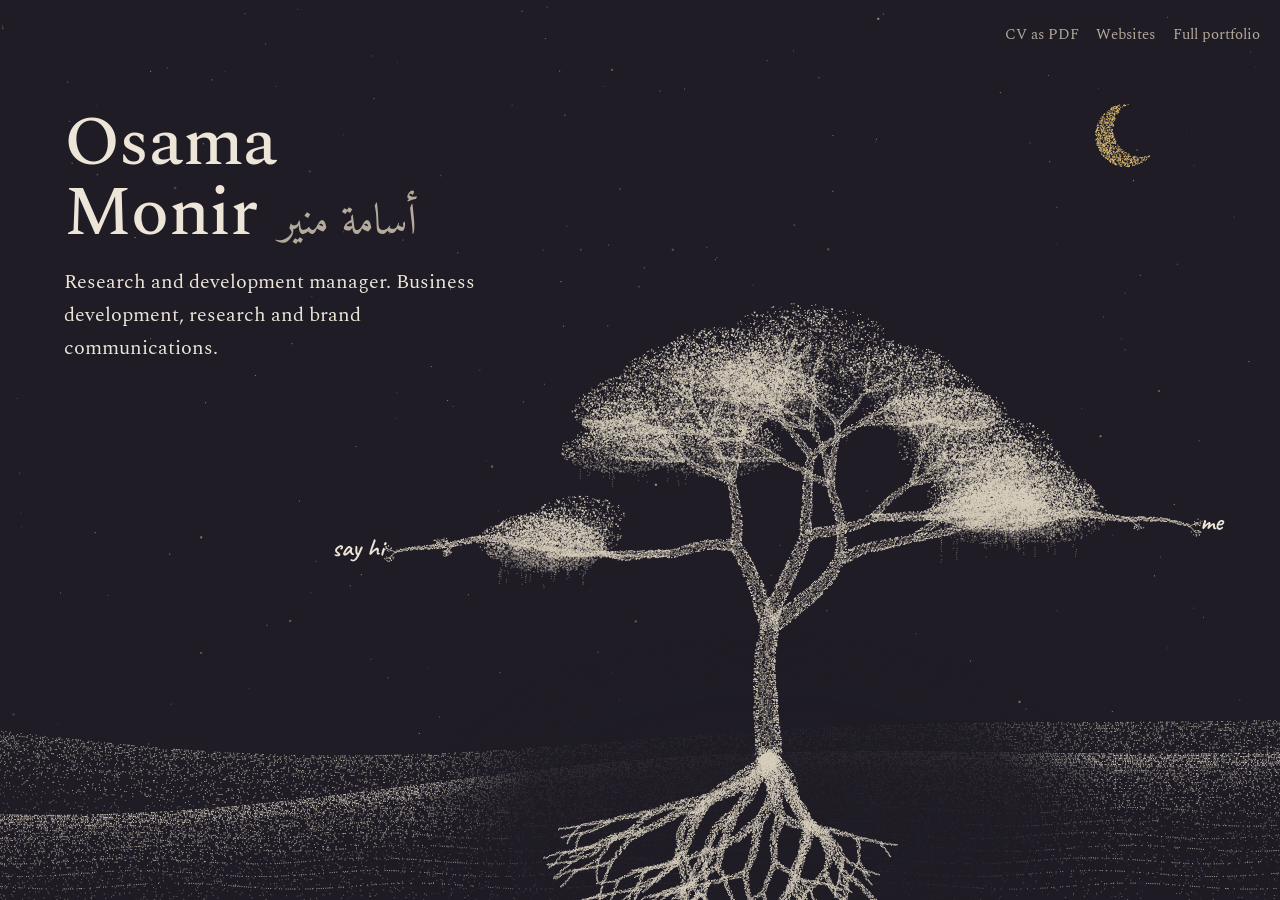
==== commit d6147df2: "Use the custom domain osamamonir.com Adds the CNAME file and points canonical and og:url links to ht" ====
--- a/cv/index.html
+++ b/cv/index.html
@@ -1,825 +1,14 @@
-<!DOCTYPE html>
+<!doctype html>
 <html lang="en">
 <head>
-<meta charset="UTF-8">
-<meta name="viewport" content="width=device-width, initial-scale=1.0, viewport-fit=cover">
+<meta charset="utf-8">
+<meta name="viewport" content="width=device-width, initial-scale=1.0">
 <title>Osama Monir | CV</title>
-<meta name="description" content="Osama Monir's CV. Business development and research for an Omani venture company, plus the brand, decks and websites that go with it. Based in Sohar, Oman.">
-<meta name="theme-color" content="#1F1C25">
-<meta name="color-scheme" content="dark">
-<link rel="canonical" href="https://dmov1403.github.io/cv/">
-<link rel="icon" href="data:image/svg+xml,%3Csvg xmlns='http://www.w3.org/2000/svg' viewBox='0 0 64 64'%3E%3Crect width='64' height='64' rx='14' fill='%231F1C25'/%3E%3Cellipse cx='32' cy='26' rx='22' ry='10' fill='%23D8CFBD'/%3E%3Crect x='30' y='30' width='4' height='22' fill='%23D8CFBD'/%3E%3C/svg%3E">
-<meta property="og:type" content="profile">
-<meta property="og:url" content="https://dmov1403.github.io/cv/">
-<meta property="og:title" content="Osama Monir | CV">
-<meta property="og:description" content="Business development, research and brand communications. Sohar, Oman. Happy to work remotely.">
-<link rel="preconnect" href="https://fonts.googleapis.com">
-<link rel="preconnect" href="https://fonts.gstatic.com" crossorigin>
-<link href="https://fonts.googleapis.com/css2?family=Caveat:wght@500;600&family=Spectral:ital,wght@0,400;0,500;0,600;1,400&display=swap" rel="stylesheet">
-<link href="https://fonts.googleapis.com/css2?family=Amiri&text=%D8%A3%D8%B3%D8%A7%D9%85%D8%A9%20%D9%85%D9%86%D9%8A%D8%B1&display=swap" rel="stylesheet">
-<style>
-  :root{
-    --sky:#1F1C25;      /* night over the dunes */
-    --sand:#D8CFBD;     /* moonlit sand, also the tree */
-    --ink:#ECE5D8;      /* body text */
-    --ink-dim:#B3AA9B;  /* secondary text, ~7:1 on --sky */
-    --moon:#E8C77A;     /* focus + the moon, used sparingly */
-    --paper:#DDD3BF;    /* taped notes */
-    --paper-ink:#2A2530;
-    --serif:'Spectral',Georgia,serif;
-    --hand:'Caveat','Segoe Print','Bradley Hand',cursive;
-  }
-  *{margin:0;padding:0;box-sizing:border-box}
-  html{background:var(--sky);color:var(--ink);font-family:var(--serif);font-size:100%;-webkit-text-size-adjust:100%}
-  body{background:var(--sky);font-size:1.0625rem;line-height:1.65;min-height:100vh;overflow-x:hidden}
-  a{color:inherit;text-decoration-thickness:1px;text-underline-offset:.22em;text-decoration-color:color-mix(in srgb, var(--sand) 55%, transparent)}
-  a:hover{text-decoration-color:var(--moon)}
-  :focus-visible{outline:2px solid var(--moon);outline-offset:3px;border-radius:4px}
-  ::selection{background:var(--moon);color:var(--sky)}
-  button{font:inherit;color:inherit;background:none;border:0;cursor:pointer;touch-action:manipulation;-webkit-tap-highlight-color:rgba(216,207,189,.2)}
-  .ar{font-family:'Amiri',serif;font-size:.62em;color:var(--ink-dim);margin-inline-start:.5em;font-weight:400}
-
-  /* ---------- top corner links ---------- */
-  .corner{position:fixed;top:0;right:0;z-index:30;display:flex;gap:.25rem 1.1rem;flex-wrap:wrap;justify-content:flex-end;padding:max(1rem,env(safe-area-inset-top)) max(1.25rem,env(safe-area-inset-right)) 1rem 1.25rem;font-size:.95rem;list-style:none}
-  .corner a{display:inline-block;padding:.35rem 0;color:var(--ink-dim);text-decoration:none}
-  .corner a:hover{color:var(--ink);text-decoration:underline}
-
-  /* ---------- intro ---------- */
-  .intro{position:relative;z-index:10;padding:clamp(4.5rem,12vh,8rem) clamp(1rem,5vw,4rem) 2rem;max-width:34rem}
-  .intro h1{font-weight:500;font-size:clamp(2.6rem,7vw,4.4rem);line-height:1;letter-spacing:-.01em}
-  .intro .role{margin-top:1.1rem;font-size:clamp(1.05rem,2.2vw,1.25rem)}
-  .intro .where{margin-top:.4rem;color:var(--ink-dim)}
-  .cue{display:none;font-family:var(--hand);font-size:1.45rem;color:var(--ink-dim);margin-top:1.6rem}
-  @media(max-width:760px){
-    .corner{left:0;justify-content:flex-start;gap:0 1rem;padding:.5rem 1rem;font-size:.9rem;background:linear-gradient(var(--sky) 75%,rgba(31,28,37,0))}
-    .intro{padding-top:5.5rem}
-    .ar{display:block;margin:.4rem 0 0;font-size:.55em}
-  }
-
-  /* ---------- sections (the CV itself) ---------- */
-  .panels{position:relative;z-index:10;padding:0 clamp(1rem,5vw,4rem) 4rem;max-width:44rem}
-  .panel{padding:2.5rem 0}
-  .panel h2{font-weight:500;font-size:clamp(1.7rem,4vw,2.2rem);line-height:1.15;margin-bottom:1rem}
-  .panel h2 .hand{font-family:var(--hand);font-weight:600;font-size:1.2em;color:var(--sand)}
-  .panel p{margin-bottom:1rem;max-width:62ch}
-  .panel h3{font-weight:600;font-size:1.15rem;line-height:1.3}
-  .back{display:none}
-
-  .work-list,.path{list-style:none;margin-top:1.25rem}
-  .work-list li{padding:1.1rem 0;border-top:1px solid rgba(216,207,189,.16)}
-  .work-list .what{font-size:.95rem;color:var(--ink-dim);margin-bottom:.15rem}
-  .work-list p{margin:.35rem 0 0}
-  .path li{display:grid;grid-template-columns:7.5rem 1fr;gap:.25rem 1.25rem;padding:1rem 0;border-top:1px solid rgba(216,207,189,.16)}
-  .path .yr{color:var(--ink-dim);font-variant-numeric:tabular-nums;padding-top:.1rem}
-  .path .co{color:var(--sand);font-style:italic}
-  .path p{margin:.3rem 0 0;font-size:1rem}
-  @media(max-width:560px){.path li{grid-template-columns:1fr}}
-  .facts{list-style:none;margin-top:1.4rem;display:grid;gap:.5rem}
-  .facts li::before{content:"";display:inline-block;width:.45rem;height:.45rem;border-radius:50%;background:var(--sand);margin-right:.7rem;vertical-align:.12em}
-
-  /* taped notes: four results, scrawled on scraps of paper */
-  .notes{list-style:none;display:grid;grid-template-columns:repeat(auto-fill,minmax(9.5rem,1fr));gap:1.4rem 1rem;margin:1.6rem 0 .8rem;padding-top:.6rem}
-  .note{position:relative;background:var(--paper);color:var(--paper-ink);padding:1.1rem .9rem .9rem;rotate:-2deg;box-shadow:0 10px 18px -12px rgba(0,0,0,.7);
-    background-image:url("data:image/svg+xml,%3Csvg xmlns='http://www.w3.org/2000/svg' width='120' height='120'%3E%3Cfilter id='n'%3E%3CfeTurbulence type='fractalNoise' baseFrequency='1.1' numOctaves='2'/%3E%3CfeColorMatrix values='0 0 0 0 0.16 0 0 0 0 0.14 0 0 0 0 0.18 0 0 0 .22 0'/%3E%3C/filter%3E%3Crect width='100%25' height='100%25' filter='url(%23n)'/%3E%3C/svg%3E")}
-  .note:nth-child(2n){rotate:1.6deg}
-  .note:nth-child(3n){rotate:-.8deg}
-  .note::before{content:"";position:absolute;top:-.6rem;left:50%;width:3.4rem;height:1.1rem;translate:-50% 0;rotate:4deg;background:rgba(236,229,216,.42);box-shadow:0 1px 2px rgba(0,0,0,.2)}
-  .note b{display:block;font-family:var(--hand);font-size:2.3rem;line-height:1;font-weight:600}
-  .note span{display:block;margin-top:.35rem;font-size:.9rem;line-height:1.35}
-
-  footer{position:relative;z-index:10;padding:0 clamp(1rem,5vw,4rem) 2rem;color:var(--ink-dim);font-size:.95rem}
-
-  /* ---------- the night scene (decorative) ---------- */
-  .stage,.runway,.labels{display:none}
-
-  /* ===== TREE MODE: only switched on by the script once the drawing works ===== */
-  html.tree .stage{display:block;position:fixed;inset:0;z-index:1;pointer-events:none;transition:opacity .5s}
-  html.tree .stage canvas{position:absolute;inset:0;width:100%;height:100%}
-  html.tree .runway{display:block;height:170vh}
-  html.tree .intro{position:fixed;top:0;left:0;transition:opacity .3s}
-  html.tree .cue{display:block}
-  html.tree footer{display:none}
-  html.tree .panels{position:static;padding:0;max-width:none}
-
-  /* branch labels: hand-written, at the ends of stippled leader lines */
-  html.tree .labels{display:block;list-style:none;position:fixed;inset:0;z-index:5;pointer-events:none}
-  .labels button{position:absolute;pointer-events:auto;font-family:var(--hand);font-size:1.6rem;font-weight:600;line-height:1;color:var(--ink);
-    padding:.4rem .55rem;min-height:44px;display:flex;align-items:center;border-radius:10px;white-space:nowrap;opacity:0;transition:opacity .6s,background .2s}
-  .labels button:hover,.labels button:focus-visible{background:rgba(216,207,189,.14)}
-  html.grown .labels button{opacity:1;visibility:visible}
-  .hint{opacity:0;transition:opacity .6s}
-  html.grown .hint{opacity:1}
-  .hint{position:absolute;left:clamp(1rem,5vw,4rem);bottom:clamp(1rem,4vh,2.5rem);font-family:var(--hand);font-size:1.5rem;line-height:1.2;color:var(--ink);max-width:calc(100% - 2rem);text-shadow:0 0 6px var(--sky),0 0 12px var(--sky)}
-
-  /* opening a section, natochi-style: the tree shrinks and steps left, its roots show in a
-     cut-away of the dune, and the section text takes the middle */
-  html.tree .treebox{position:absolute;inset:0;transform-origin:var(--bx,60%) var(--by,86%);transition:translate .8s cubic-bezier(.3,.7,.2,1),scale .8s cubic-bezier(.3,.7,.2,1)}
-  html.tree.panel-open .treebox{translate:var(--tx,0) var(--ty,0);scale:var(--ts,.72)}
-  html.tree.panel-open :is(.hint,.labels button){opacity:0;visibility:hidden;transition:none}
-  /* the clicked branch keeps its label on the shrunk tree */
-  html.tree .labels{transform-origin:var(--bx,60%) var(--by,86%);transition:translate .8s cubic-bezier(.3,.7,.2,1),scale .8s cubic-bezier(.3,.7,.2,1)}
-  html.tree.panel-open .labels{translate:var(--tx,0) var(--ty,0);scale:var(--ts,.72)}
-  @media(min-width:761px){html.tree.panel-open .labels button[aria-expanded="true"]{opacity:1;visibility:visible;transition:opacity .4s .5s}}
-
-  /* list branches: 'work' and 'the path' grow a branch with a twig per item (wide screens) */
-  .listc,.twigs{display:none}
-  html.tree .listc{display:block;position:fixed;inset:0;width:100%;height:100%;z-index:21;pointer-events:none}
-  html.tree .twigs{display:block;position:fixed;inset:0;z-index:22;pointer-events:none}
-  .twig{position:absolute;pointer-events:auto;font-family:var(--hand);font-size:1.3rem;font-weight:600;line-height:1;color:var(--ink-dim);padding:.3rem .4rem;min-height:44px;display:flex;align-items:center;border-radius:8px;white-space:nowrap;opacity:0;transition:opacity .4s,color .2s,background .2s}
-  .twig.on{opacity:1}
-  .twig:hover{color:var(--ink);background:rgba(216,207,189,.1)}
-  .twig[aria-pressed="true"]{color:var(--ink);text-decoration:underline;text-decoration-thickness:1px;text-underline-offset:.22em}
-  /* in branch mode a section shows only its name; the twigs and the note carry the content */
-  html.branch-mode .panel.open > :not(.back,h2){display:none}
-  html.tree.branch-mode .panel.open{background:none;padding-top:clamp(2.5rem,8vh,5rem)}
-  /* a left-hand branch (work, say hi): the tree steps right instead, so the section name sits beside it on the left */
-  html.side-l.branch-mode .panel.open{padding-left:clamp(1.5rem,6vw,6rem);padding-right:clamp(.5rem,2vw,1.5rem);text-align:right}
-  html.side-l.branch-mode .panel.open > *{margin-left:auto}
-  html.side-l.branch-mode .panel.open .back{display:flex;width:fit-content;margin-left:auto}
-  .note-card{position:fixed;z-index:23;max-width:min(27rem,calc(100vw - 2rem));overflow:auto;overscroll-behavior:contain;
-    background:rgba(31,28,37,.94);border:1px solid rgba(216,207,189,.22);border-radius:6px;padding:1rem 1.2rem 1.1rem;box-shadow:0 18px 40px -20px rgba(0,0,0,.9);
-    animation:panel-in .3s ease-out;font-size:1rem}
-  .note-card[hidden]{display:none}
-  .note-card::before{content:"";position:absolute;top:-7px;left:var(--ax,2rem);width:12px;height:12px;rotate:45deg;background:inherit;border-left:1px solid rgba(216,207,189,.22);border-top:1px solid rgba(216,207,189,.22)}
-  .note-card .yr,.note-card .what{display:block;color:var(--ink-dim);font-size:.95rem}
-  .note-card .co{display:block;color:var(--sand);font-style:italic}
-  .note-card p{margin:.4rem 0 0}
-  .note-card > p:first-child{margin-top:0}
-  .note-card .facts{margin-top:0}
-  .note-card .notes{margin:.6rem 0 .2rem;grid-template-columns:repeat(2,minmax(0,1fr))}
-  html.tree.panel-open .intro{opacity:0;visibility:hidden}
-  html.tree .panel{display:none}
-  html.tree .panel.open{display:block;position:fixed;z-index:20;top:0;bottom:0;right:var(--pr,0);left:var(--pl,36vw);overflow:auto;overscroll-behavior:contain;
-    padding:clamp(5rem,16vh,9rem) clamp(1.5rem,6vw,6rem) 5rem clamp(.5rem,2vw,1.5rem);animation:panel-in .5s cubic-bezier(.3,.7,.2,1);
-    /* hush the bright dune behind the lower lines of text */
-    background:linear-gradient(to bottom, rgba(31,28,37,0) 62%, rgba(31,28,37,.9) 80%)}
-  html.tree .panel.open > *{max-width:34rem}
-  @keyframes panel-in{from{opacity:0;translate:1rem 0}}
-  html.tree .panel.open .back{display:inline-flex;align-items:center;min-height:44px;font-family:var(--hand);font-size:1.45rem;color:var(--ink-dim);margin:-.5rem 0 .6rem}
-  html.tree .panel.open .back:hover{color:var(--ink)}
-  html.instant :is(.treebox,.labels,#roots,.panel){transition:none!important;animation:none!important}
-  @media(max-width:760px){
-    html.tree .panel.open{left:0;padding:4.5rem 1.25rem 4rem;background:rgba(31,28,37,.93)}
-    html.tree.panel-open :is(.treebox,.labels){translate:0 0;scale:1}
-    html.tree.panel-open .stage{opacity:.3}
-    .labels button{font-size:1.45rem;background:rgba(31,28,37,.78)}
-  }
-  @media(prefers-reduced-motion:reduce){
-    html.tree .runway{display:none}
-    html.tree .intro{position:relative}
-    html.tree .cue{display:none}
-    html.tree :is(.stage,.treebox,#roots){transition:none}
-    html.tree .panel.open{animation:none}
-    .labels button{transition:none}
-  }
-</style>
+<link rel="canonical" href="https://osamamonir.com/">
+<meta http-equiv="refresh" content="0; url=../">
+<script>location.replace('../' + location.hash);</script>
 </head>
 <body>
-
-<ul class="corner" aria-label="Quick links">
-  <li><a href="../Osama-Monir-CV.pdf" download>CV as PDF</a></li>
-  <li><a href="../websites/">Websites</a></li>
-  <li><a href="../">Full portfolio</a></li>
-</ul>
-
-<div class="stage" aria-hidden="true">
-  <canvas id="sky"></canvas>
-  <div class="treebox">
-    <canvas id="roots"></canvas>
-    <canvas id="tree"></canvas>
-  </div>
-  <p class="hint">Osama Monir. Pick a branch to read more.</p>
-</div>
-
-<header class="intro" id="intro">
-  <h1>Osama Monir<span class="ar" lang="ar">أسامة منير</span></h1>
-  <p class="role">Business development, research and brand communications.</p>
-  <p class="where">Sohar, Oman. Happy to work remotely.</p>
-  <p class="cue">scroll down and the ghaf will grow</p>
-</header>
-
-<div class="runway" aria-hidden="true"></div>
-<canvas class="listc" id="list" aria-hidden="true"></canvas>
-
-<nav aria-label="Sections">
-  <ul class="labels" id="labels">
-    <li><button type="button" data-branch="me" data-open="me" aria-controls="me" aria-expanded="false">me</button></li>
-    <li><button type="button" data-branch="work" data-open="work" aria-controls="work" aria-expanded="false">work</button></li>
-    <li><button type="button" data-branch="path" data-open="path" aria-controls="path" aria-expanded="false">the path</button></li>
-    <li><button type="button" data-branch="hi" data-open="hi" aria-controls="hi" aria-expanded="false">say hi</button></li>
-  </ul>
-</nav>
-
-<main class="panels">
-  <section class="panel" id="me" tabindex="-1" aria-labelledby="me-h">
-    <button type="button" class="back" data-close>back to the tree</button>
-    <h2 id="me-h"><span class="hand">me</span></h2>
-    <p data-twig="what i do">I do the research, write the study, design the deck and build the website it points to.</p>
-    <p data-twig="rsd now">Most of my week goes to <strong>RSD</strong>, an Omani holding and venture company. I write their feasibility studies and research notes, put together the investor presentations and partnership proposals, and I built their brand and the document style everything ships in.</p>
-    <p data-twig="clients">Industrial clients hire me for the same mix: investment presentations, company profiles and rebrands they can put in front of a partner. That works because I spent five years before this doing brand identity, graphic design, paid social and web development, and I have a Computer Science degree to back the technical side.</p>
-    <p data-twig="sohar &amp; languages">I live in Sohar, Oman. Arabic is my first language, my English is solid (Duolingo English Test, 120), and I’m happy to work remotely.</p>
-    <ul class="facts" data-twig="skills">
-      <li>Feasibility and market research</li>
-      <li>Investor decks and company profiles</li>
-      <li>Brand guidelines, Arabic and English</li>
-      <li>NDA and scope drafting</li>
-      <li>Websites and small software tools</li>
-      <li>Meta Ads and voice over</li>
-    </ul>
-  </section>
-
-  <section class="panel" id="work" tabindex="-1" aria-labelledby="work-h">
-    <button type="button" class="back" data-close>back to the tree</button>
-    <h2 id="work-h"><span class="hand">work</span></h2>
-    <p>Some work I’m proud of, and a few numbers I wrote down along the way.</p>
-    <ul class="notes" data-twig="the numbers">
-      <li class="note"><b>14x</b><span>Instagram views in 30 days, 26.1K to 368.2K</span></li>
-      <li class="note"><b>-35%</b><span>cost per click after new creatives and tighter targeting</span></li>
-      <li class="note"><b>20K</b><span>patient records moved out of a DOS program</span></li>
-      <li class="note"><b>11</b><span>European buyers found and contacted for a gypsum export deal</span></li>
-    </ul>
-    <ul class="work-list">
-      <li data-twig="duqm study">
-        <p class="what">Feasibility study for RSD, Duqm</p>
-        <h3>A Level 2 feasibility study for a new urea and ammonia plant</h3>
-        <p>I co-wrote the study, built the investor presentations, wrote the port and logistics note, and drafted our reply when an outside reviewer pushed back. Then I helped set up the investor meeting that came after.</p>
-      </li>
-      <li data-twig="rsd brand">
-        <p class="what">Brand build and corporate site</p>
-        <h3>RSD, from the name up</h3>
-        <p>I named the company, wrote the brand guidelines, set up the document style and the research report pipeline, and designed and built the website. I’ve also written their research notes on gas monetisation, industrial minerals, an AI and data hub, and farming in southern Oman. <a href="https://rsd.services" target="_blank" rel="noopener">Visit rsd.services</a></p>
-      </li>
-      <li data-twig="nusail">
-        <p class="what">Investor communications and rebrand</p>
-        <h3>Nusail Trading &amp; Contracting</h3>
-        <p>They had a partnership pitch coming up, so I prepared the investment presentation, company profile, speaker notes and a growth roadmap built from their 39-contract register. Now I’m working on their rebrand.</p>
-      </li>
-      <li data-twig="clinic system">
-        <p class="what">Software for healthcare</p>
-        <h3>Clinic management system</h3>
-        <p>A private clinic in Oman was still on a DOS program. I moved about 20,000 patients and 40,000 visits into a new desktop app that handles registration, consultations, prescriptions, audit logs and printing across the network.</p>
-      </li>
-      <li data-twig="rif majan">
-        <p class="what">Paid social for Rif Majan</p>
-        <h3>368K monthly views, and cheaper clicks</h3>
-        <p>One targeted campaign took their Instagram from 26.1K to 368.2K monthly views in a month. Later I redid the ad creatives and pulled the targeting in to a 15km radius: cost per click dropped 35% and we beat the reservation target on a smaller budget.</p>
-      </li>
-      <li data-twig="al-muneer">
-        <p class="what">My own agency</p>
-        <h3>Al-Muneer Agency</h3>
-        <p>I built its brand and portfolio site, then did the brand identities and content for Hungr Station and Al Saaj Breakfast.</p>
-      </li>
-      <li data-twig="websites">
-        <p class="what">Web development</p>
-        <h3>Client websites</h3>
-        <p>A full publishing platform with payments and a members’ library, and a corporate site for a venture company. Design, code, hosting, domain and SEO on both. <a href="../websites/">Read the web case studies</a></p>
-      </li>
-    </ul>
-  </section>
-
-  <section class="panel" id="path" tabindex="-1" aria-labelledby="path-h">
-    <button type="button" class="back" data-close>back to the tree</button>
-    <h2 id="path-h"><span class="hand">the path</span></h2>
-    <p>Where I’ve worked so far.</p>
-    <ol class="path">
-      <li data-twig="2026 rsd"><span class="yr">2026 to now</span><div><h3>Business Development &amp; Research Consultant</h3><span class="co">RSD, Oman and remote</span><p>Part-time retainer with an Omani holding and venture company in mining, investment and industrial technology. Business development, research and analysis, branding and communications.</p></div></li>
-      <li data-twig="2026 al-muneer"><span class="yr">2026 to now</span><div><h3>Founder &amp; Creative Lead</h3><span class="co">Al-Muneer Agency, Sohar</span><p>My own small digital marketing agency. Mostly food and beverage, hospitality and real estate clients in Oman, plus web design for clients in Germany.</p></div></li>
-      <li data-twig="2026 nusail"><span class="yr">2026</span><div><h3>Brand &amp; Investor Communications</h3><span class="co">Nusail Trading &amp; Contracting, freelance</span><p>Investment presentation, company profile and growth roadmap for a Sohar industrial waste and logistics contractor that serves OQ and Sohar Aluminium. Rebrand in progress.</p></div></li>
-      <li data-twig="2022 freelance web"><span class="yr">2022 to now</span><div><h3>Web Developer &amp; Designer</h3><span class="co">Freelance, remote</span><p>Business websites, landing pages, portfolio sites and small software tools. Design, code and deployment.</p></div></li>
-      <li data-twig="2024 rif majan"><span class="yr">2024 to 2026</span><div><h3>Head of Advertising &amp; Marketing</h3><span class="co">Rif Majan, Sohar</span><p>In-house creative lead for two restaurant branches. I built the brand identity, menus and packaging, shot and edited the video, and ran the social accounts and paid campaigns.</p></div></li>
-      <li data-twig="2023 roaya optical"><span class="yr">2023 to 2024</span><div><h3>Marketing Manager</h3><span class="co">Roaya Optical Center, Egypt</span><p>All the promotional materials and visual assets, plus events and outreach campaigns across their locations.</p></div></li>
-      <li data-twig="2021 echo media"><span class="yr">2021 to 2023</span><div><h3>Social Media Specialist &amp; Content Creator</h3><span class="co">ECHO Media Production Agency, Egypt</span><p>Projects from brief to delivery: scripts, pre-production, shooting and editing, across several client accounts at once.</p></div></li>
-      <li data-twig="2019 arrow"><span class="yr">2019</span><div><h3>Digital Marketing Assistant</h3><span class="co">Arrow for Advertising, Egypt</span><p>Helped run digital campaigns across social and paid platforms, and supported account management.</p></div></li>
-    </ol>
-    <h3 style="margin-top:2rem">Education and languages</h3>
-    <ul class="facts" data-twig="2022 bsc computer science">
-      <li>BSc Computer Science, M.E.T Academy, Egypt, 2022</li>
-      <li>Duolingo English Test, score 120</li>
-      <li>Arabic first language; voice over in Arabic and English</li>
-    </ul>
-  </section>
-
-  <section class="panel" id="hi" tabindex="-1" aria-labelledby="hi-h">
-    <button type="button" class="back" data-close>back to the tree</button>
-    <h2 id="hi-h"><span class="hand">say hi</span></h2>
-    <p>If you have a study to write, a deck to build or a brand to start, email me. I usually reply within a day.</p>
-    <ul class="facts">
-      <li data-twig="email">Email: <a href="mailto:Monirosama6@gmail.com">Monirosama6@gmail.com</a></li>
-      <li data-twig="phone">Phone: <a href="tel:+96879384026">+968 79384026</a></li>
-      <li>Based in Sohar, Oman, working with clients anywhere</li>
-      <li data-twig="behance"><a href="https://www.behance.net/osamamonir_" target="_blank" rel="noopener">Design work on Behance</a></li>
-      <li data-twig="cv (pdf)"><a href="../Osama-Monir-CV.pdf" download>Download the CV as a PDF</a></li>
-    </ul>
-  </section>
-</main>
-<div class="twigs" id="twigs" role="group" aria-label="Items on this branch"></div>
-<div class="note-card" id="card" aria-live="polite" hidden></div>
-
-<footer>© 2026 Osama Monir. Drawn and built by hand.</footer>
-
-<script>
-(() => {
-  const root = document.documentElement;
-  const reduce = matchMedia('(prefers-reduced-motion: reduce)');
-  const $ = id => document.getElementById(id);
-  const skyC = $('sky'), treeC = $('tree'), rootC = $('roots');
-  const ctx = c => c.getContext && c.getContext('2d');
-  const sctx = ctx(skyC), tctx = ctx(treeC), rctx = ctx(rootC);
-  if (!sctx || !tctx || !rctx) return; // no canvas: the page stays a plain CV
-
-  const labels = [...document.querySelectorAll('#labels button')];
-  const intro = $('intro');
-  const SAND = '216,207,189';
-  const SHADES = [`rgba(${SAND},1)`, `rgba(${SAND},.72)`, `rgba(${SAND},.42)`];
-
-  // small seeded random, so the tree is the same on every visit
-  const rng = seed => () => { seed |= 0; seed = seed + 0x6D2B79F5 | 0; let t = Math.imul(seed ^ seed >>> 15, 1 | seed); t = t + Math.imul(t ^ t >>> 7, 61 | t) ^ t; return ((t ^ t >>> 14) >>> 0) / 4294967296; };
-
-  let W = 0, H = 0, dpr = 1, dots = null, drawn = 0, progress = -1, crownTop = 0, base = [0, 0, 1], listFrom = {}, labelBox = {}, moves = null, sideKey = null, relist = null;
-  const SIDE = { work: -1, path: 1, hi: -1, me: 1 }; // which side of the crown each label, and its list branch, hangs on
-  const listC = $('list'), lx = ctx(listC), twigBox = $('twigs');
-  const narrowNow = () => W < 760;
-
-  function duneY(x, k) { // k: 0 = back dune, 1 = front dune
-    const b = H * (k ? 0.86 : 0.8);
-    return b + Math.sin(x / W * 3.1 + (k ? 1.7 : 0.4)) * H * (k ? 0.035 : 0.03) + Math.sin(x / W * 7.3 + k) * H * 0.012;
-  }
-
-  // ---------- the whole tree as timed dots: roots first, then trunk, crown, and the labelled branches ----------
-  function build() {
-    const R = rng(1403);
-    const pts = []; // x, y, t, shade, size
-    const narrow = narrowNow();
-    const baseX = narrow ? W * 0.5 : W * 0.6;
-    const baseY = duneY(baseX, 1) + 2;
-    const S = Math.min(H * 0.6, W * (narrow ? 0.7 : 0.42));
-    const clumps = [];
-    const MAXD = 5;
-    const push = (x, y, t, shade, size) => pts.push(x, y, t, shade, size || 1);
-
-    // roots: spread into the sand before anything shows above it (negative times = first)
-    const RR = rng(611); // roots and labelled branches get their own randomness, so the crown keeps its shape
-    function rootLine(x, y, a, len, w, d, t0) {
-      const R = RR;
-      const steps = Math.max(4, Math.round(len / 1.3)), dur = 0.06;
-      for (let i = 0; i < steps; i++) {
-        a += (R() - 0.5) * 0.25; a = Math.max(0.12, Math.min(Math.PI - 0.12, a));
-        x += Math.cos(a) * len / steps; y += Math.sin(a) * len / steps;
-        const ww = Math.max(1, w * (1 - 0.4 * i / steps));
-        for (let j = 0; j < Math.ceil(ww * 0.9); j++) {
-          const o = (R() - 0.5) * ww;
-          push(x - Math.sin(a) * o, y + Math.cos(a) * o, t0 + dur * i / steps, R() < 0.6 ? 0 : 1);
-        }
-      }
-      if (d < 4) for (let k = 0; k < 2; k++) rootLine(x, y, a + (k ? 0.5 : -0.5) + (R() - 0.5) * 0.3, len * 0.72, w * 0.62, d + 1, t0 + dur);
-    }
-
-    // trunk and limbs: twisted, pushed outward into a wide umbrella crown
-    function branch(x, y, a, len, w, d, t0) {
-      const steps = Math.max(5, Math.round(len / 1.4)), dur = len / S;
-      for (let i = 0; i < steps; i++) {
-        a += (R() - 0.5) * 0.12;
-        x += Math.cos(a) * len / steps; y += Math.sin(a) * len / steps;
-        const ww = w * (1 - 0.3 * i / steps), n = Math.ceil(ww * 0.9);
-        const nx = -Math.sin(a), ny = Math.cos(a);
-        for (let j = 0; j < n; j++) {
-          const o = (R() - 0.5) * ww, edge = Math.abs(o) / (ww / 2 + 0.01);
-          push(x + nx * o, y + ny * o, t0 + dur * i / steps, edge > 0.6 ? 0 : (R() < .5 ? 1 : 2));
-        }
-      }
-      const t1 = t0 + dur;
-      if (d >= MAXD || len < S * 0.05) { clumps.push([x, y, t1]); return; }
-      const kids = d === 0 ? 3 : (R() < 0.55 ? 2 : 3);
-      for (let k = 0; k < kids; k++) {
-        let na = a + (-0.55 + 1.1 * k / (kids - 1)) + (R() - 0.5) * 0.3;
-        na += (na + Math.PI / 2) * 0.28;
-        na = Math.max(-Math.PI + 0.08, Math.min(-0.08, na));
-        branch(x, y, na, len * (0.68 + R() * 0.14), w * 0.66, d + 1, t1);
-      }
-    }
-    branch(baseX, baseY, -Math.PI / 2 + (R() - 0.5) * 0.1, S * 0.24, S * 0.05, 0, 0);
-    for (let k = 0; k < 5; k++) rootLine(baseX + (k - 2) * S * 0.012, baseY - 2, Math.PI / 2 + (k - 2) * 0.42, S * 0.1, S * 0.026, 0, -0.32);
-
-    // leaf clumps with a soft drooping fringe
-    let crownEnd = 0;
-    for (const cl of clumps) {
-      const [cx, cy0, t] = cl;
-      const rx = S * (0.075 + R() * 0.05), ry = rx * (0.36 + R() * 0.12), cy = cy0 - ry * 0.3;
-      cl[1] = cy; cl[3] = rx;
-      for (let i = 0, n = Math.round(Math.PI * rx * ry * 0.16); i < n; i++) {
-        const r = Math.sqrt(R()), th = R() * Math.PI * 2;
-        const dx = Math.cos(th) * r * rx, dy = Math.sin(th) * r * ry;
-        const lit = dy < -ry * 0.2 ? 0 : (dy < ry * 0.35 ? 1 : 2);
-        push(cx + dx, cy + dy, t + 0.05 + R() * 0.25, R() < 0.18 ? 2 : lit, R() < 0.12 ? 1.6 : 1);
-      }
-      for (let s = 0, strands = 3 + Math.floor(R() * 5); s < strands; s++) {
-        let sx = cx + (R() * 2 - 1) * rx * 0.8, sy = cy + ry * (0.4 + R() * 0.4);
-        const L = S * (0.012 + R() * 0.035), sway = (R() - 0.5) * 0.6;
-        for (let l = 0; l < L; l += 2.2) {
-          sx += sway * 0.5 + (R() - 0.5) * 1.6; sy += 2.2;
-          if (R() < 0.75) push(sx, sy, t + 0.25 + 0.15 * l / L, 2);
-        }
-      }
-      crownEnd = Math.max(crownEnd, t + 0.4);
-    }
-
-    // which clump each label's branch grows from: outermost on each side, upper and lower crown
-    const top = Math.min(...clumps.map(c => c[1])), bot = Math.max(...clumps.map(c => c[1])), mid = (top + bot) / 2;
-    const upper = clumps.filter(c => c[1] <= mid), lower = clumps.filter(c => c[1] > mid);
-    const outer = (arr, side) => arr.reduce((b, c) => (side < 0 ? c[0] - c[3] < b[0] - b[3] : c[0] + c[3] > b[0] + b[3]) ? c : b, arr[0]);
-    crownTop = top - S * 0.06;
-    const from = {
-      work: { side: SIDE.work, c: outer(upper.length ? upper : clumps, -1) },
-      path: { side: SIDE.path, c: outer(upper.length ? upper : clumps, 1) },
-      hi:   { side: SIDE.hi, c: outer(lower.length ? lower : clumps, -1) },
-      me:   { side: SIDE.me, c: outer(lower.length ? lower : clumps, 1) },
-    };
-
-    // each section's list branch leaves the top of its own clump, on its own side: [x, y, outer edge of the crown on that side]
-    listFrom = {};
-    const leafL = Math.min(...clumps.map(c => c[0] - c[3])), leafR = Math.max(...clumps.map(c => c[0] + c[3]));
-    for (const k in from) { const { c, side } = from[k]; listFrom[k] = [c[0] + side * c[3] * 0.2, c[1] - c[3] * 0.45, side < 0 ? leafL : leafR]; }
-
-    // place the labels, then grow a real branch from the crown out to each one
-    const tips = placeLabels(from, narrow);
-    for (const k in from) {
-      const { c, side } = from[k], tip = tips[k]; if (!tip) continue;
-      limb(c[0] - side * c[3] * 0.25, c[1] + c[3] * 0.08, tip[0], tip[1], crownEnd, crownEnd + 0.3, side);
-    }
-    function limb(x0, y0, x1, y1, t0, t1, side) {
-      const R = RR;
-      const len = Math.hypot(x1 - x0, y1 - y0); if (len < 8) return;
-      // a sagging, slightly twisted limb rather than a straight stick
-      const nx = -(y1 - y0) / len, ny = (x1 - x0) / len, bend = len * 0.16 * side * (y1 < y0 + 4 ? 1 : -1);
-      const qx = (x0 + x1) / 2 + nx * bend, qy = (y0 + y1) / 2 + ny * bend + len * 0.06;
-      const ph = R() * 6;
-      const steps = Math.round(len / 1.1), w0 = Math.max(2.5, S * 0.018);
-      let px = x0, py = y0;
-      for (let i = 0; i <= steps; i++) {
-        const u = i / steps, v = 1 - u;
-        const wob = Math.sin(u * 9 + ph) * Math.sin(u * Math.PI) * 3;
-        const x = v * v * x0 + 2 * v * u * qx + u * u * x1, y = v * v * y0 + 2 * v * u * qy + u * u * y1 + wob;
-        const w = Math.max(1, w0 * (1 - 0.75 * u));
-        const a = Math.atan2(y - py, x - px); px = x; py = y;
-        for (let j = 0; j < Math.ceil(w); j++) {
-          const o = (R() - 0.5) * w;
-          push(x - Math.sin(a) * o, y + Math.cos(a) * o, t0 + (t1 - t0) * u, Math.abs(o) > w * 0.3 ? 0 : 1);
-        }
-        if (u > 0.55 && R() < 0.05) twig(x, y, a + side * (R() < .5 ? 0.7 : -0.7) * (R() < .5 ? 1 : -1), 6 + R() * 8, t0 + (t1 - t0) * u);
-      }
-      // a small fork and a tuft of leaves at the tip, right by the label
-      const endA = Math.atan2(y1 - qy, x1 - qx);
-      twig(x1, y1, endA - 0.6, 9, t1); twig(x1, y1, endA + 0.6, 9, t1);
-    }
-    function twig(x, y, a, len, t) {
-      const R = RR;
-      for (let s = 0; s < len; s += 1) { x += Math.cos(a); y += Math.sin(a); push(x, y, t + 0.02 * s / len, 1); }
-      for (let i = 0; i < 18; i++) { const r = Math.sqrt(R()) * 3.6, th = R() * Math.PI * 2; push(x + Math.cos(th) * r * 1.4, y + Math.sin(th) * r, t + 0.04, R() < .6 ? 0 : 1); }
-    }
-
-    // normalise birth times to 0..1 and sort so growth can draw incrementally
-    let minT = Infinity, maxT = -Infinity;
-    for (let i = 2; i < pts.length; i += 5) { minT = Math.min(minT, pts[i]); maxT = Math.max(maxT, pts[i]); }
-    const count = pts.length / 5, order = new Uint32Array(count);
-    for (let i = 0; i < count; i++) order[i] = i;
-    order.sort((p, q) => pts[p * 5 + 2] - pts[q * 5 + 2]);
-    dots = new Float32Array(pts.length);
-    order.forEach((src, i) => { for (let f = 0; f < 5; f++) dots[i * 5 + f] = f === 2 ? (pts[src * 5 + 2] - minT) / (maxT - minT) : pts[src * 5 + f]; });
-
-    // where the tree goes when a section opens: shrunk, crown kept on screen at the left,
-    // base set back on the dune, section text starting just past the crown
-    const ts = 0.72;
-    const crownL = Math.min(...clumps.map(c => c[0] - c[3]), ...Object.values(tips).map(t => t[0]));
-    const crownR = Math.max(...clumps.map(c => c[0] + c[3]), ...Object.values(tips).map(t => t[0]));
-    const st = root.style;
-    st.setProperty('--bx', baseX + 'px'); st.setProperty('--by', baseY + 'px'); st.setProperty('--ts', ts);
-    // a right-hand branch sends the tree to the left edge; a left-hand branch sends it to the right edge (mirrored)
-    const toR = Math.max(W * 0.17, (baseX - crownL) * ts + 40), toL = W - Math.max(W * 0.17, (crownR - baseX) * ts + 40);
-    const move = (toX, pl, pr) => ({ tx: toX - baseX, ty: duneY(toX, 1) + 2 - baseY, pl, pr });
-    moves = {
-      1: move(toR, Math.max(W * 0.32, toR + (crownR - baseX) * ts + 40), 0),
-      [-1]: move(toL, 0, W - Math.min(W * 0.68, toL - (baseX - crownL) * ts - 40)),
-    };
-    base = [baseX, baseY, S];
-    applySide();
-  }
-  // which way the tree steps for the open section; only mirrored where list branches are drawn
-  function applySide() {
-    if (!moves) return;
-    const side = W >= 900 && SIDE[sideKey] < 0 ? -1 : 1, m = moves[side], st = root.style;
-    st.setProperty('--tx', m.tx + 'px'); st.setProperty('--ty', m.ty + 'px');
-    st.setProperty('--pl', m.pl + 'px'); st.setProperty('--pr', m.pr + 'px');
-    root.classList.toggle('side-l', side < 0);
-  }
-
-  // labels beside the crown (desktop) or in one row above it (phones); returns each branch tip
-  function placeLabels(from, narrow) {
-    const tips = {};
-    const order = ['hi', 'work', 'path', 'me']; // left to right on phones
-    for (const b of labels) {
-      const k = b.dataset.branch, f = from[k]; if (!f) continue;
-      const lw = b.offsetWidth || 90, lh = b.offsetHeight || 44;
-      let x, y;
-      if (narrow) {
-        const cxPos = W * [0.13, 0.37, 0.63, 0.87][order.indexOf(k)];
-        x = cxPos - lw / 2; y = crownTop - 60 - lh / 2;
-      } else {
-        const edge = f.c[0] + f.side * f.c[3];
-        x = f.side < 0 ? edge - 84 - lw : edge + 84;
-        y = f.c[1] - lh / 2 - (k === 'work' || k === 'path' ? 18 : -6);
-      }
-      x = Math.max(12, Math.min(W - lw - 12, x));
-      y = Math.max(60, Math.min(H - lh - 12, y));
-      b.style.left = x + 'px'; b.style.top = y + 'px';
-      labelBox[k] = [x, y, lw, lh];
-      tips[k] = narrow ? [x + lw / 2, y + lh - 4] : [f.side < 0 ? x + lw + 2 : x - 2, y + lh / 2 + 4];
-    }
-    return tips;
-  }
-
-  // ---------- sky, moon and dunes ----------
-  function drawSky() {
-    const R = rng(77);
-    sctx.setTransform(dpr, 0, 0, dpr, 0, 0);
-    sctx.fillStyle = '#1F1C25'; sctx.fillRect(0, 0, W, H);
-    for (let i = 0, n = Math.round(W * H / 6500); i < n; i++) {
-      const x = R() * W, y = R() * H * 0.75, a = 0.15 + R() * 0.55, s = R() < 0.08 ? 2 : 1;
-      sctx.fillStyle = `rgba(${SAND},${a})`; sctx.fillRect(x, y, s, s);
-    }
-    // crescent moon; on phones it sits centred above the row of labels
-    const narrow = narrowNow();
-    const mx = narrow ? W * 0.5 : W * 0.88, my = narrow ? crownTop - 130 : H * 0.15, mr = Math.min(W, H) * 0.035;
-    for (let i = 0; i < mr * mr * 2.2; i++) {
-      const r = Math.sqrt(R()) * mr, th = R() * Math.PI * 2;
-      const x = mx + Math.cos(th) * r, y = my + Math.sin(th) * r;
-      if (Math.hypot(x - (mx + mr * 0.45), y - (my - mr * 0.2)) < mr * 0.88) continue;
-      sctx.fillStyle = 'rgba(232,199,122,.85)'; sctx.fillRect(x, y, 1, 1);
-    }
-    for (const k of [0, 1]) { // two dunes, stippled densest on the moonlit crest
-      for (let x = 0; x < W; x += 1.2) {
-        const crest = duneY(x, k);
-        for (let y = crest; y < H; y += 1.5) {
-          const depth = (y - crest) / (H * 0.12);
-          const p = (k ? 0.55 : 0.32) * Math.exp(-depth * 3.2) + 0.015;
-          if (R() < p) { sctx.fillStyle = SHADES[depth < 0.12 ? (k ? 0 : 1) : depth < 0.5 ? 1 : 2]; sctx.fillRect(x + R(), y, 1, 1); }
-        }
-      }
-      if (k === 0) {
-        sctx.fillStyle = 'rgba(31,28,37,.6)';
-        sctx.beginPath(); sctx.moveTo(0, H);
-        for (let x = 0; x <= W; x += 8) sctx.lineTo(x, duneY(x, 1) - 1);
-        sctx.lineTo(W, H); sctx.closePath(); sctx.fill();
-      }
-    }
-    for (let r = 0; r < 7; r++) { // wind ripples across the front dune
-      const y0 = H * (0.9 + r * 0.014), off = R() * 50;
-      for (let x = 0; x < W; x += 2.2) if (R() < 0.55) {
-        const y = y0 + Math.sin((x + off) / 38) * 3;
-        if (y > duneY(x, 1) + 6) { sctx.fillStyle = SHADES[1]; sctx.fillRect(x, y, 1, 1); }
-      }
-    }
-  }
-
-  // dark cut-away of the dune under the tree, so the roots read against the sand
-  function drawCut() {
-    const [bx, by, S] = base;
-    rctx.setTransform(dpr, 0, 0, dpr, 0, 0); rctx.clearRect(0, 0, W, H);
-    const cy = by + S * 0.12, rad = S * 0.42;
-    const g = rctx.createRadialGradient(bx, cy, 0, bx, cy, rad);
-    g.addColorStop(0, 'rgba(31,28,37,.97)'); g.addColorStop(0.7, 'rgba(31,28,37,.85)'); g.addColorStop(1, 'rgba(31,28,37,0)');
-    rctx.save(); rctx.translate(bx, cy); rctx.scale(1, 0.55); rctx.translate(-bx, -cy);
-    rctx.fillStyle = g; rctx.beginPath(); rctx.arc(bx, cy, rad, 0, Math.PI * 2); rctx.fill(); rctx.restore();
-  }
-
-  // ---------- growth driven by scroll ----------
-  function drawTree(p) {
-    if (!dots) return;
-    const total = dots.length / 5;
-    let lo = 0, hi = total; while (lo < hi) { const m = (lo + hi) >> 1; if (dots[m * 5 + 2] <= p) lo = m + 1; else hi = m; }
-    tctx.setTransform(dpr, 0, 0, dpr, 0, 0);
-    if (lo < drawn) { tctx.clearRect(0, 0, W, H); drawn = 0; }
-    for (let i = drawn; i < lo; i++) { const o = i * 5; tctx.fillStyle = SHADES[dots[o + 3]]; tctx.fillRect(dots[o], dots[o + 1], dots[o + 4], dots[o + 4]); }
-    drawn = lo;
-    rootC.style.opacity = String(Math.min(1, p / 0.05)); // the cut-away opens as the roots start
-    root.classList.toggle('grown', lo >= total);
-  }
-  function currentProgress() {
-    if (reduce.matches || document.querySelector('.panel.open')) return 1;
-    const run = document.documentElement.scrollHeight - innerHeight;
-    return run > 0 ? Math.min(1, Math.max(0, scrollY / (run * 0.92))) : 1;
-  }
-  let queued = false;
-  function frame() {
-    queued = false;
-    const p = currentProgress();
-    if (p !== progress) { progress = p; drawTree(p); }
-    if (!reduce.matches) {
-      const op = Math.max(0, 1 - scrollY / (innerHeight * 0.45));
-      intro.style.opacity = String(op);
-      intro.style.visibility = op < 0.05 ? 'hidden' : ''; // a faded intro must not catch taps meant for the labels
-    } else { intro.style.opacity = ''; intro.style.visibility = ''; }
-  }
-  const queue = () => { if (!queued) { queued = true; requestAnimationFrame(frame); } };
-
-  let lastW = 0;
-  function resize(force) {
-    const w = innerWidth, h = innerHeight;
-    if (!w || !h) return; // the window can briefly report no size while it is being resized
-    if (!force && w === lastW && Math.abs(h - H) < 120) return; // ignore the phone address bar sliding
-    lastW = w; W = w; H = h; dpr = Math.min(2, devicePixelRatio || 1);
-    for (const c of [skyC, treeC, rootC, listC]) { c.width = Math.round(W * dpr); c.height = Math.round(H * dpr); }
-    build(); drawSky(); drawCut();
-    drawn = 0; progress = -1; tctx.setTransform(1, 0, 0, 1, 0, 0); tctx.clearRect(0, 0, treeC.width, treeC.height);
-    frame();
-    if (relist) relist();
-  }
-
-  // ---------- list branches: a branch out of the shrunk tree with a twig per item ----------
-  const LISTS = { me: 1, work: 1, path: 1, hi: 1 }; // every section grows a branch on wide screens
-  const card = $('card');
-  let listSide = 1, keptRect = null, pressed = -1;
-  let listAnim = 0, listWait = 0;
-  function twigName(li) {
-    if (li.dataset.twig) return li.dataset.twig;
-    const yr = li.querySelector('.yr').textContent.trim().slice(0, 4);
-    const co = li.querySelector('.co').textContent.split(',')[0].trim().toLowerCase();
-    return yr + ' ' + co;
-  }
-  function clearList() {
-    cancelAnimationFrame(listAnim); clearTimeout(listWait);
-    lx.setTransform(1, 0, 0, 1, 0, 0); lx.clearRect(0, 0, listC.width, listC.height);
-    twigBox.replaceChildren(); root.classList.remove('branch-mode'); card.hidden = true; keptRect = null;
-  }
-  // the chosen twig's contents, in a note hanging just under the branch
-  function showItem(items, i) {
-    const twigs = [...twigBox.children], el = items[i], b = twigs[i];
-    if (!el || !b) return;
-    pressed = i;
-    card.innerHTML = el.tagName === 'LI' ? el.innerHTML : el.outerHTML;
-    card.removeAttribute('data-twig');
-    card.querySelectorAll('[data-twig]').forEach(x => x.removeAttribute('data-twig'));
-    twigs.forEach((t, j) => t.setAttribute('aria-pressed', String(j === i)));
-    card.hidden = false; card.style.maxHeight = ''; card.style.left = '0px'; // measured at full width, wherever the last note sat
-    // the note opens away from the tree: rightwards on a right-hand branch, leftwards on a left-hand one
-    const tipX = +b.dataset.x, cw = card.offsetWidth;
-    const left = Math.max(16, Math.min(W - cw - 16, listSide > 0 ? tipX - 40 : tipX - cw + 40));
-    // ...and hangs below whatever twig names (and the section's own label) sit over its width
-    let top = +b.dataset.y + 8;
-    const under = (l, r, bottom) => { if (r > left - 8 && l < left + cw + 8) top = Math.max(top, bottom); };
-    twigs.forEach(t => under(t.offsetLeft, t.offsetLeft + t.offsetWidth, t.offsetTop + t.offsetHeight - 6));
-    if (keptRect) under(keptRect[0], keptRect[0] + keptRect[2], keptRect[1] + keptRect[3]);
-    top += 12;
-    card.style.left = left + 'px'; card.style.top = top + 'px';
-    card.style.setProperty('--ax', Math.max(12, Math.min(cw - 24, tipX - left - 6)) + 'px');
-    card.style.maxHeight = Math.max(140, H - top - 16) + 'px';
-    if (top + card.offsetHeight > H - 12) card.style.top = Math.max(12, H - 12 - card.offsetHeight) + 'px'; // never off the bottom
-  }
-  function growList(k, panel, instant, keep) {
-    clearList();
-    if (!LISTS[k] || W < 900 || !listFrom[k]) return; // phones and narrow windows keep the plain list
-    root.classList.add('branch-mode');
-    let items = [...panel.querySelectorAll('[data-twig]')];
-    if (k === 'path') items = items.map((li, i) => [li, i]).sort((a, b) => parseInt(a[0].dataset.twig) - parseInt(b[0].dataset.twig) || b[1] - a[1]).map(a => a[0]); // oldest job near the trunk, newest at the tip
-    const side = listSide = SIDE[k] || 1; // left-hand labels grow their branch to the left, right-hand ones to the right
-    const n = items.length, R = rng({ path: 31, work: 47, hi: 59, me: 73 }[k] || 47);
-    const v = name => parseFloat(getComputedStyle(root).getPropertyValue(name)) || 0;
-    const [bx, by] = base, ts = v('--ts'), tx = v('--tx'), ty = v('--ty');
-    const onScreen = (x, y) => [bx + (x - bx) * ts + tx, by + (y - by) * ts + ty]; // where a point of the full-size tree lands once it has shrunk and stepped aside
-    const [fx, fy, fe] = listFrom[k];
-    const [sx, sy] = onScreen(fx, fy), edgeX = onScreen(fe, fy)[0];
-    // out from the top of the section's own clump, up past the crown, then levelling off towards the screen edge
-    const ex = side > 0 ? W - 120 : 120, ey = Math.min(sy - H * 0.07, onScreen(0, crownTop)[1] - H * 0.02);
-    // the clicked label stays on the shrunk tree, about where the branch leaves the crown: the branch has to clear it
-    const lb = labelBox[k];
-    if (lb) { const [X, Y] = onScreen(lb[0], lb[1]); keptRect = [X - 8, Y, lb[2] * ts + 16, lb[3] * ts]; }
-    const span = Math.abs(ex - sx);
-    let f = 0.22, qy = ey + (sy - ey) * 0.12; // f: how far along the bend sits
-    const uOf = dist => (-2 * f + Math.sqrt(4 * f * f + 4 * (1 - 2 * f) * Math.min(1, Math.max(0, dist / span)))) / (2 * (1 - 2 * f)); // inverse of at() along x
-    const yOf = u => (1 - u) * (1 - u) * sy + 2 * u * (1 - u) * qy + u * u * ey;
-    if (keptRect) {
-      const near = (side > 0 ? keptRect[0] : keptRect[0] + keptRect[2]) - sx, far = (side > 0 ? keptRect[0] + keptRect[2] : keptRect[0]) - sx;
-      const dn = Math.max(12, near * side), df = far * side, need = keptRect[1] - 8;
-      if (df > 0 && dn < span * 0.5 && yOf(uOf(dn)) > need) { // too flat to pass above the label: bend earlier and higher
-        f = Math.max(0.08, Math.min(0.22, (df + 30) / span));
-        const u = uOf(dn);
-        qy = Math.max(ey - H * 0.12, (need - (1 - u) * (1 - u) * sy - u * u * ey) / (2 * u * (1 - u)));
-      }
-    }
-    const qx = sx + (ex - sx) * f;
-    const at = u => { const a = 1 - u; return [a * a * sx + 2 * a * u * qx + u * u * ex, yOf(u)]; };
-    const uAt = x => uOf(Math.abs(x - sx));
-    const wobble = u => Math.sin(u * 11) * 1.5;
-    const d = []; // [x, y, t, shade]
-    const blocks = []; // [x, y, w, h] things a twig's name must not sit on: the branch itself, the section's label, other names
-    const steps = Math.round(Math.hypot(ex - sx, ey - sy) / 1.1);
-    for (let i = 0; i <= steps; i++) {
-      const u = i / steps, [x, y] = at(u), w = Math.max(1.4, 6 * (1 - u * 0.75)), wob = wobble(u);
-      for (let j = 0; j < Math.ceil(w); j++) d.push([x + (R() - .5) * w, y + wob + (R() - .5) * w, u * 0.85, R() < .55 ? 0 : 1]);
-      if (i % 10 === 0) blocks.push([x - 7, y - 6, 14, 12]);
-    }
-    const hits = (r, o) => r[0] < o[0] + o[2] && r[0] + r[2] > o[0] && r[1] < o[1] + o[3] && r[1] + r[3] > o[1];
-    // one button per twig, evenly spaced out along the branch from just past the crown; names alternate above and
-    // below, and take a longer stalk (or the other side) when the short one would land on something
-    const xa = edgeX + side * 34, xb = ex - side * 24;
-    const tipsAt = items.map((li, i) => {
-      const b = document.createElement('button');
-      b.type = 'button'; b.className = 'twig'; b.textContent = twigName(li);
-      b.setAttribute('aria-pressed', 'false'); b.setAttribute('aria-controls', 'card');
-      b.addEventListener('click', () => showItem(items, i));
-      twigBox.append(b);
-      const bw = b.offsetWidth, bh = b.offsetHeight;
-      const u = uAt(n > 1 ? xa + (xb - xa) * i / (n - 1) : (xa + xb) / 2), [x0, yb] = at(u), y0 = yb + wobble(u), t0 = u * 0.85;
-      const jit = R() * 8, pref = i % 2 === 0;
-      let pick = null;
-      for (const [up, tier] of [[pref, 0], [pref, 1], [!pref, 0], [!pref, 1], [pref, 2], [!pref, 2]]) {
-        const L = 24 + jit + tier * 30, a = up ? -Math.PI / 2 + side * 0.45 : Math.PI / 2 - side * 0.45;
-        const x = x0 + Math.cos(a) * L, y = y0 + Math.sin(a) * L;
-        const left = Math.max(12, Math.min(W - bw - 12, x - bw / 2)), top = up ? y - bh + 2 : y - 2;
-        const text = [left - 3, top + 9, bw + 6, bh - 18]; // the name itself, inside the button's 44px tap area
-        const stalk = [Math.min(x0, x) - 2, Math.min(y0, y) + (up ? 0 : 8), Math.abs(x - x0) + 4, Math.max(1, Math.abs(y - y0) - 8)];
-        const c = { L, a, x, y, up, left, top, text };
-        if (!pick) pick = c; // if nothing is clear, fall back to the plain alternating spot
-        if (top < 8 || top + bh > H - 8) continue;
-        if (blocks.some(o => hits(text, o)) || (keptRect && (hits(text, keptRect) || hits(stalk, keptRect))) || blocks.some(o => o.name && hits(stalk, o))) continue;
-        pick = c; break;
-      }
-      const name = pick.text.slice(); name.name = true; blocks.push(name);
-      let x = x0, y = y0;
-      for (let s = 0; s < pick.L; s++) { x += Math.cos(pick.a); y += Math.sin(pick.a); d.push([x, y, t0 + 0.08 * s / pick.L, 1]); }
-      for (let q = 0; q < 26; q++) { const r = Math.sqrt(R()) * 4.5, th = R() * 6.283; d.push([x + Math.cos(th) * r * 1.4, y + Math.sin(th) * r, t0 + 0.1, R() < .6 ? 0 : 1]); }
-      b.style.left = pick.left + 'px'; b.style.top = pick.top + 'px';
-      b.dataset.t = t0 + 0.1; b.dataset.x = x; b.dataset.y = Math.max(y, y0);
-      return b;
-    });
-    d.sort((a, b) => a[2] - b[2]);
-    // nothing is opened for the reader: the note stays away until a twig is tapped (a resize keeps the one already open)
-    pressed = -1;
-    if (keep >= 0 && keep < n) showItem(items, keep);
-    // grow it
-    lx.setTransform(dpr, 0, 0, dpr, 0, 0);
-    const twigs = tipsAt, dur = instant || reduce.matches ? 0 : 1300;
-    let drawnL = 0, startAt = 0;
-    const step = now => {
-      if (!startAt) startAt = now;
-      const p = dur ? Math.min(1, (now - startAt) / dur) : 1;
-      for (; drawnL < d.length && d[drawnL][2] <= p; drawnL++) { const [x, y, , sh] = d[drawnL]; lx.fillStyle = SHADES[sh]; lx.fillRect(x, y, 1, 1); }
-      twigs.forEach(b => b.classList.toggle('on', +b.dataset.t <= p));
-      if (p < 1) listAnim = requestAnimationFrame(step);
-    };
-    if (dur) listWait = setTimeout(() => { listAnim = requestAnimationFrame(step); }, 450); // after the tree steps aside
-    else step(performance.now());
-  }
-
-  try {
-    root.classList.add('tree');
-    resize(true);
-    addEventListener('scroll', queue, { passive: true });
-    addEventListener('resize', () => resize(false));
-    reduce.addEventListener('change', queue);
-
-    // Branches and "back" are real buttons with their own handlers (not links), so they
-    // still work in previews and file viewers that swallow taps on links.
-    const panels = [...document.querySelectorAll('.panel')];
-    let opener = null;
-    function openPanel(id, from) {
-      const panel = panels.find(p => p.id === id) || null;
-      panels.forEach(p => p.classList.toggle('open', p === panel));
-      labels.forEach(b => b.setAttribute('aria-expanded', String(!!panel && b.dataset.open === id)));
-      if (panel) { sideKey = id; applySide(); } // left-hand sections send the tree right, right-hand ones send it left
-      root.classList.toggle('panel-open', !!panel);
-      const keepOpen = () => pressed; // a resize redraws the branch and keeps the note that was open
-      pressed = -1;
-      if (panel && LISTS[id]) growList(id, panel, root.classList.contains('instant'), -1); else clearList();
-      relist = panel && LISTS[id] ? () => growList(id, panel, true, keepOpen()) : null;
-      if (panel) { opener = from || opener; panel.scrollTop = 0; panel.focus({ preventScroll: true }); }
-      else if (opener) { opener.focus({ preventScroll: true }); opener = null; } // back to the label that opened it
-      queue();
-    }
-    const setHash = h => { try { history.pushState(null, '', h ? '#' + h : location.pathname + location.search); } catch (_) {} };
-    document.addEventListener('click', e => {
-      const b = e.target.closest('[data-open],[data-close]'); if (!b) return;
-      if (b.hasAttribute('data-close')) { openPanel(null); setHash(''); return; }
-      openPanel(b.dataset.open, b); setHash(b.dataset.open);
-    });
-    const fromHash = () => openPanel(location.hash.slice(1));
-    addEventListener('popstate', fromHash);
-    addEventListener('hashchange', fromHash);
-    if (location.hash) { // a direct link to a section: show it in place, without the slide
-      root.classList.add('instant'); fromHash();
-      requestAnimationFrame(() => requestAnimationFrame(() => root.classList.remove('instant')));
-    }
-    // label widths change once the handwriting font loads: redraw so the branches still reach them
-    document.fonts && document.fonts.ready.then(() => resize(true));
-    // tabbing onto a branch label before the tree is grown jumps straight to the grown tree
-    $('labels').addEventListener('focusin', () => {
-      if (!root.classList.contains('grown') && !document.querySelector('.panel.open')) scrollTo(0, document.documentElement.scrollHeight);
-    });
-    addEventListener('keydown', e => { if (e.key === 'Escape' && document.querySelector('.panel.open')) { openPanel(null); setHash(''); } });
-  } catch (err) {
-    root.classList.remove('tree', 'grown'); // drawing failed: fall back to the plain CV
-    console.error(err);
-  }
-})();
-</script>
+<p>The CV has moved to the <a href="../">home page</a>.</p>
 </body>
 </html>
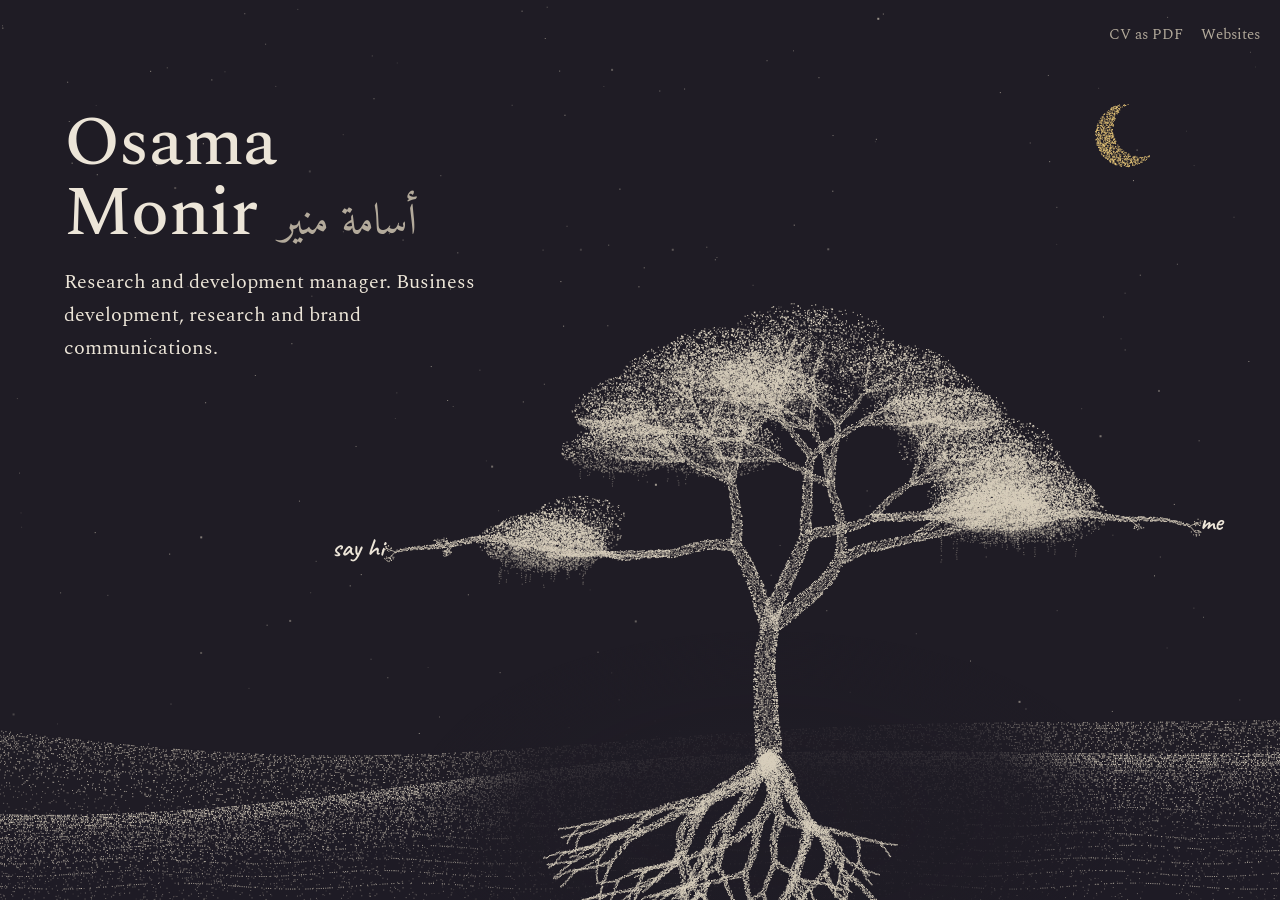
==== commit 145bf4bf: "Call the site Osama Monir | Portfolio in tab titles, link previews and the search description Verifi" ====
--- a/cv/index.html
+++ b/cv/index.html
@@ -3,7 +3,7 @@
 <head>
 <meta charset="utf-8">
 <meta name="viewport" content="width=device-width, initial-scale=1.0">
-<title>Osama Monir | CV</title>
+<title>Osama Monir | Portfolio</title>
 <link rel="canonical" href="https://osamamonir.com/">
 <meta http-equiv="refresh" content="0; url=../">
 <script>location.replace('../' + location.hash);</script>
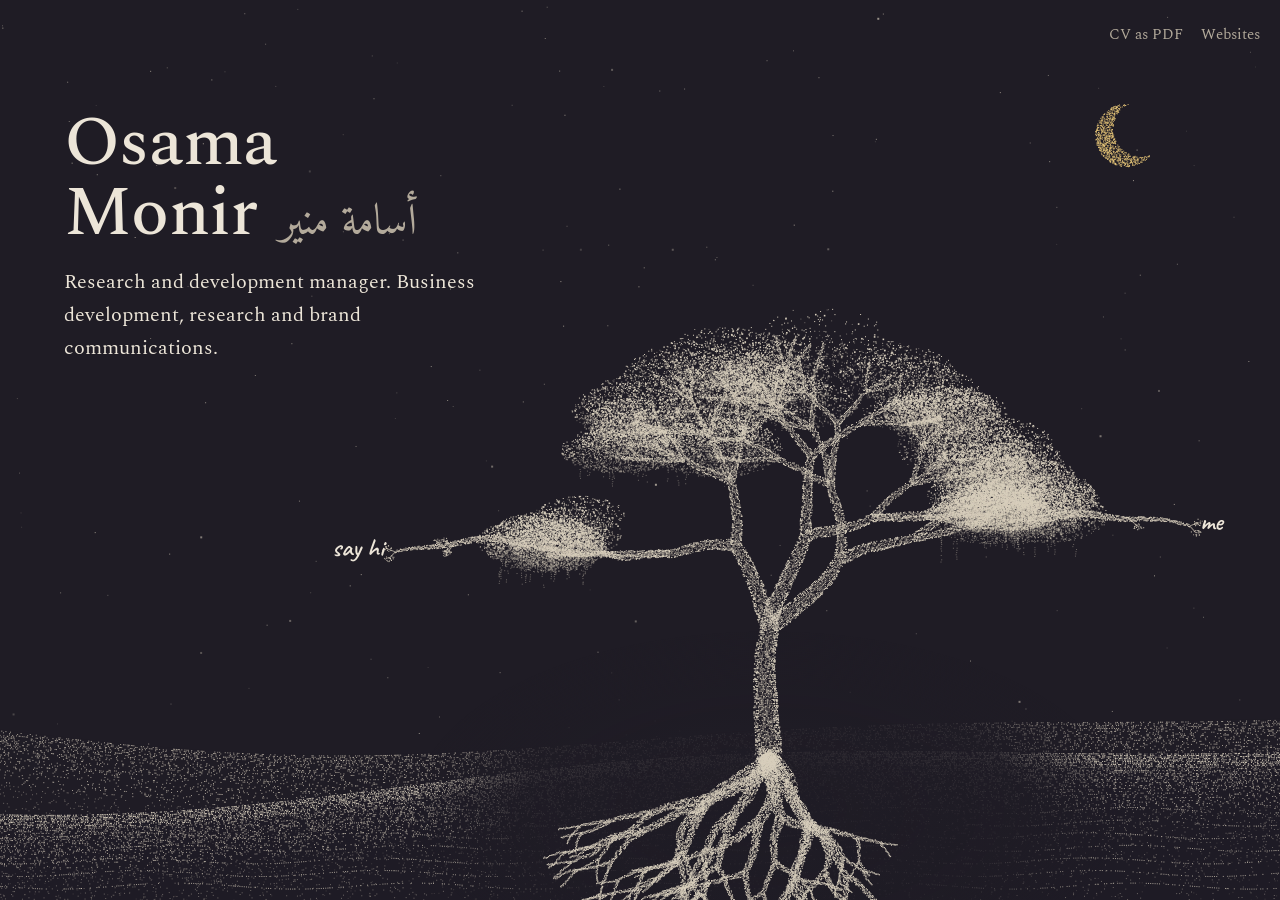
==== commit 7be3fec9: "SEO: robots.txt, sitemap, structured data, real icons, 404 page, self-hosted fonts - robots.txt + si" ====
--- a/cv/index.html
+++ b/cv/index.html
@@ -4,6 +4,7 @@
 <meta charset="utf-8">
 <meta name="viewport" content="width=device-width, initial-scale=1.0">
 <title>Osama Monir | Portfolio</title>
+<meta name="robots" content="noindex">
 <link rel="canonical" href="https://osamamonir.com/">
 <meta http-equiv="refresh" content="0; url=../">
 <script>location.replace('../' + location.hash);</script>
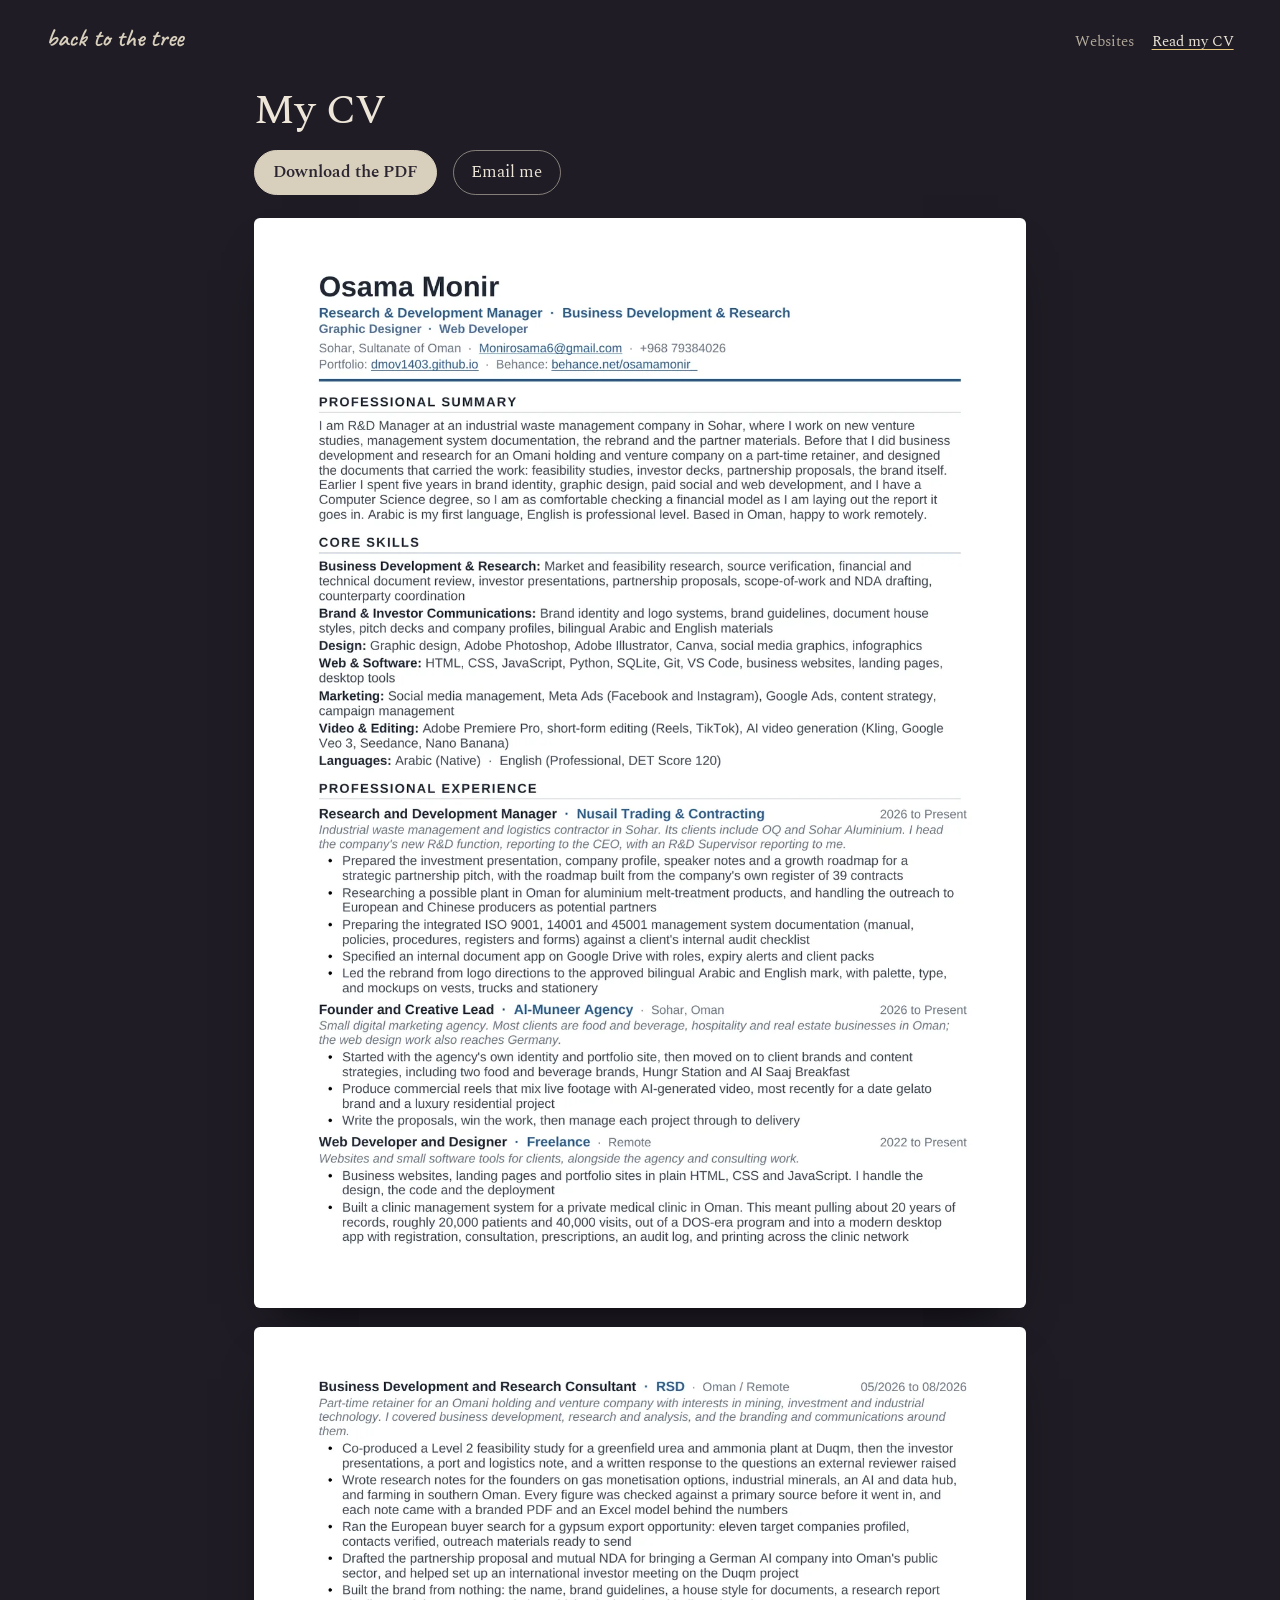
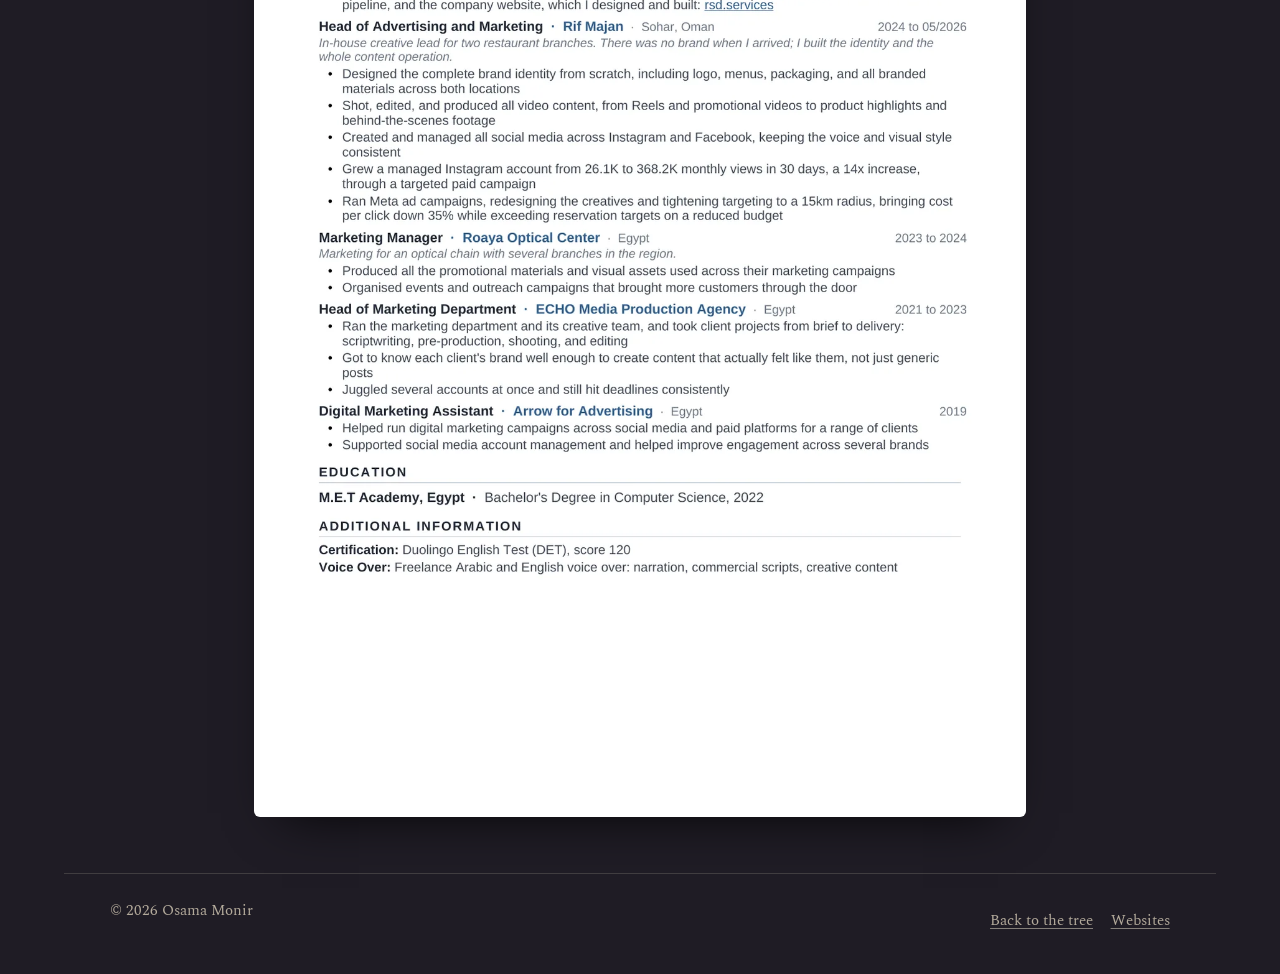
==== commit 5006c1e7: "Tree rebuilt to open every word one way on phone and PC; readable font, trail, shorter content, CV r" ====
--- a/cv/index.html
+++ b/cv/index.html
@@ -1,15 +1,58 @@
-<!doctype html>
+<!DOCTYPE html>
 <html lang="en">
 <head>
-<meta charset="utf-8">
-<meta name="viewport" content="width=device-width, initial-scale=1.0">
-<title>Osama Monir | Portfolio</title>
-<meta name="robots" content="noindex">
-<link rel="canonical" href="https://osamamonir.com/">
-<meta http-equiv="refresh" content="0; url=../">
-<script>location.replace('../' + location.hash);</script>
+<meta charset="UTF-8">
+<meta name="viewport" content="width=device-width, initial-scale=1.0, viewport-fit=cover">
+<title>Osama Monir | CV</title>
+<meta name="description" content="Read Osama Monir's CV on screen: research and development manager in Sohar, Oman. A PDF copy is available to download.">
+<meta name="theme-color" content="#1F1C25">
+<meta name="color-scheme" content="dark">
+<link rel="canonical" href="https://osamamonir.com/cv/">
+<link rel="icon" href="/favicon.ico" sizes="48x48">
+<link rel="icon" href="/favicon.svg" type="image/svg+xml">
+<link rel="apple-touch-icon" href="/apple-touch-icon.png">
+<meta property="og:type" content="profile">
+<meta property="og:url" content="https://osamamonir.com/cv/">
+<meta property="og:title" content="Osama Monir | CV">
+<meta property="og:description" content="Read Osama Monir's CV on screen.">
+<meta property="og:image" content="https://osamamonir.com/og.jpg">
+<meta name="twitter:card" content="summary_large_image">
+<link rel="preload" href="../assets/fonts/spectral-400.woff2" as="font" type="font/woff2" crossorigin>
+<link rel="stylesheet" href="../assets/fonts/fonts.css?v=2">
+<link rel="stylesheet" href="../assets/pages.css?v=20261118e">
+<style>
+  .cvwrap{max-width:54rem;margin:0 auto;padding:1rem var(--gutter) 0}
+  .cvwrap h1{font-weight:500;font-size:clamp(1.8rem,1.3rem + 2vw,2.6rem);line-height:1.1}
+  .cvwrap .acts{margin:1rem 0 1.4rem}
+  .sheets{display:grid;gap:1.2rem}
+  .sheets img{width:100%;height:auto;border-radius:6px;background:#fff;box-shadow:0 24px 50px -28px rgba(0,0,0,.9)}
+</style>
 </head>
 <body>
-<p>The CV has moved to the <a href="../">home page</a>.</p>
+<a class="skip" href="#content">Skip to the CV</a>
+<header>
+  <nav class="site" aria-label="Site">
+    <a class="home" href="../">back to the tree</a>
+    <ul>
+      <li><a href="../websites/">Websites</a></li>
+      <li><a aria-current="page">Read my CV</a></li>
+    </ul>
+  </nav>
+</header>
+<main id="content" class="cvwrap" style="background:none">
+  <h1>My CV</h1>
+  <ul class="acts">
+    <li><a class="btn main" href="../Osama-Monir-CV.pdf" download>Download the PDF</a></li>
+    <li><a class="btn" href="mailto:Monirosama6@gmail.com">Email me</a></li>
+  </ul>
+  <div class="sheets">
+    <img src="../assets/cv/page-1.webp" width="1240" height="1753" alt="Osama Monir CV, page 1 of 2. The same information is on the home page, and in the PDF below.">
+    <img src="../assets/cv/page-2.webp" width="1240" height="1753" alt="Osama Monir CV, page 2 of 2. The same information is on the home page, and in the PDF below." loading="lazy">
+  </div>
+</main>
+<footer>
+  <p>© 2026 Osama Monir</p>
+  <ul><li><a href="../">Back to the tree</a></li><li><a href="../websites/">Websites</a></li></ul>
+</footer>
 </body>
 </html>
--- a/assets/fonts/fonts.css
+++ b/assets/fonts/fonts.css
@@ -0,0 +1,65 @@
+/* Spectral, Caveat (latin) and Amiri (the Arabic name only), served from this site so text needs no third-party request */
+@font-face {
+  font-family: 'Caveat';
+  font-style: normal;
+  font-weight: 500;
+  font-display: swap;
+  src: url(caveat-500.woff2) format('woff2');
+  unicode-range: U+0000-00FF, U+0131, U+0152-0153, U+02BB-02BC, U+02C6, U+02DA, U+02DC, U+0304, U+0308, U+0329, U+2000-206F, U+20AC, U+2122, U+2191, U+2193, U+2212, U+2215, U+FEFF, U+FFFD;
+}
+@font-face {
+  font-family: 'Caveat';
+  font-style: normal;
+  font-weight: 600;
+  font-display: swap;
+  src: url(caveat-500.woff2) format('woff2');
+  unicode-range: U+0000-00FF, U+0131, U+0152-0153, U+02BB-02BC, U+02C6, U+02DA, U+02DC, U+0304, U+0308, U+0329, U+2000-206F, U+20AC, U+2122, U+2191, U+2193, U+2212, U+2215, U+FEFF, U+FFFD;
+}
+@font-face {
+  font-family: 'Spectral';
+  font-style: italic;
+  font-weight: 400;
+  font-display: swap;
+  src: url(spectral-400i.woff2) format('woff2');
+  unicode-range: U+0000-00FF, U+0131, U+0152-0153, U+02BB-02BC, U+02C6, U+02DA, U+02DC, U+0304, U+0308, U+0329, U+2000-206F, U+20AC, U+2122, U+2191, U+2193, U+2212, U+2215, U+FEFF, U+FFFD;
+}
+@font-face {
+  font-family: 'Spectral';
+  font-style: normal;
+  font-weight: 400;
+  font-display: swap;
+  src: url(spectral-400.woff2) format('woff2');
+  unicode-range: U+0000-00FF, U+0131, U+0152-0153, U+02BB-02BC, U+02C6, U+02DA, U+02DC, U+0304, U+0308, U+0329, U+2000-206F, U+20AC, U+2122, U+2191, U+2193, U+2212, U+2215, U+FEFF, U+FFFD;
+}
+@font-face {
+  font-family: 'Spectral';
+  font-style: normal;
+  font-weight: 500;
+  font-display: swap;
+  src: url(spectral-500.woff2) format('woff2');
+  unicode-range: U+0000-00FF, U+0131, U+0152-0153, U+02BB-02BC, U+02C6, U+02DA, U+02DC, U+0304, U+0308, U+0329, U+2000-206F, U+20AC, U+2122, U+2191, U+2193, U+2212, U+2215, U+FEFF, U+FFFD;
+}
+@font-face {
+  font-family: 'Spectral';
+  font-style: normal;
+  font-weight: 600;
+  font-display: swap;
+  src: url(spectral-600.woff2) format('woff2');
+  unicode-range: U+0000-00FF, U+0131, U+0152-0153, U+02BB-02BC, U+02C6, U+02DA, U+02DC, U+0304, U+0308, U+0329, U+2000-206F, U+20AC, U+2122, U+2191, U+2193, U+2212, U+2215, U+FEFF, U+FFFD;
+}
+@font-face {
+  font-family: 'Amiri';
+  font-style: normal;
+  font-weight: 400;
+  font-display: swap;
+  src: url(amiri-400.woff2) format('woff2');
+  unicode-range: U+20, U+623, U+626-627, U+629, U+631, U+633, U+645-646, U+64a, U+654;
+}
+@font-face {
+  font-family: 'Libre Franklin';
+  font-style: normal;
+  font-weight: 400 700;
+  font-display: swap;
+  src: url(librefranklin.woff2) format('woff2');
+  unicode-range: U+0000-00FF, U+0131, U+0152-0153, U+02BB-02BC, U+02C6, U+02DA, U+02DC, U+0304, U+0308, U+0329, U+2000-206F, U+20AC, U+2122, U+2191, U+2193, U+2212, U+2215, U+FEFF, U+FFFD;
+}
--- a/assets/pages.css
+++ b/assets/pages.css
@@ -0,0 +1,166 @@
+/* Look for the websites page: the same night, sand and handwriting as the tree. */
+:root{
+  --sky:#1F1C25;      /* night over the dunes */
+  --sky-2:#26222D;    /* a shade lighter, for the odd raised block */
+  --sand:#D8CFBD;     /* moonlit sand */
+  --ink:#ECE5D8;      /* body text, ~13:1 on --sky */
+  --ink-dim:#B3AA9B;  /* secondary text, ~7:1 on --sky */
+  --moon:#E8C77A;     /* focus and the moon, used sparingly */
+  --paper:#DDD3BF;    /* taped notes */
+  --paper-ink:#2A2530;
+  --rule:rgba(216,207,189,.18);
+  --serif:'Spectral',Georgia,serif;
+  --hand:'Caveat','Segoe Print','Bradley Hand',cursive;
+  --gutter:clamp(1rem,.5rem + 3vw,3rem);
+  color-scheme:dark;
+}
+*,*::before,*::after{box-sizing:border-box;margin:0;padding:0}
+html{background:var(--sky);color:var(--ink);font-family:var(--serif);-webkit-text-size-adjust:100%;scroll-padding-top:1.5rem}
+body{background:var(--sky);font-size:1.0625rem;line-height:1.7;min-height:100vh;overflow-x:clip}
+a{color:inherit;text-decoration-thickness:1px;text-underline-offset:.22em;text-decoration-color:color-mix(in srgb,var(--sand) 55%,transparent)}
+a:hover{text-decoration-color:var(--sand)}
+:focus-visible{outline:2px solid var(--moon);outline-offset:3px;border-radius:4px}
+img,svg,canvas{display:block;max-width:100%}
+.ar{display:inline-block;font-family:'Amiri',serif;font-weight:400;font-size:.6em;color:var(--ink-dim);margin-left:.5em;white-space:nowrap} /* physical margin: the span itself runs right to left */
+@media (max-width:34em){.open .ar{display:block;margin:.25em 0 0;font-size:.55em;text-align:left}}
+.skip{position:absolute;left:var(--gutter);top:-4rem;z-index:10;background:var(--sand);color:var(--paper-ink);padding:.5rem .9rem;border-radius:8px}
+.skip:focus{top:.75rem}
+
+/* ---------- top: links back into the rest of the site ---------- */
+.site{display:flex;flex-wrap:wrap;align-items:baseline;justify-content:space-between;gap:.25rem 1.5rem;
+  padding:max(1rem,env(safe-area-inset-top)) max(var(--gutter),env(safe-area-inset-right)) .5rem max(var(--gutter),env(safe-area-inset-left))}
+.site .home{font-family:var(--hand);font-size:1.6rem;font-weight:600;line-height:1;text-decoration:none;color:var(--sand);padding:.35rem 0;min-height:44px;display:inline-flex;align-items:center}
+.site .home:hover{text-decoration:underline}
+.site ul{list-style:none;display:flex;flex-wrap:wrap;gap:0 1.1rem;font-size:.95rem}
+.site li a{display:inline-flex;align-items:center;min-height:44px;text-decoration:none;color:var(--ink-dim)}
+.site li a:hover{color:var(--ink);text-decoration:underline}
+.site a[aria-current="page"]{color:var(--ink);text-decoration:underline;text-decoration-color:var(--moon)}
+
+/* ---------- opening: name, what I do, and a strip of night with the ghaf on it ---------- */
+.open{padding:clamp(1.5rem,1rem + 4vw,4.5rem) var(--gutter) 0;max-width:72rem;margin:0 auto}
+.open h1{font-weight:500;font-size:clamp(2.5rem,1.6rem + 4.5vw,5rem);line-height:1;letter-spacing:-.01em}
+.open .role{margin-top:1rem;max-width:36rem;font-size:clamp(1.1rem,1rem + .5vw,1.35rem);line-height:1.45;color:var(--ink)}
+.open .lede{margin-top:.9rem;max-width:36rem;color:var(--ink-dim)}
+.acts{display:flex;flex-wrap:wrap;gap:.75rem 1rem;margin-top:1.6rem;list-style:none}
+.btn{display:inline-flex;align-items:center;min-height:44px;padding:.45rem 1.1rem;border:1.5px solid rgba(216,207,189,.55);border-radius:999px;text-decoration:none;color:var(--ink)}
+.btn:hover{background:rgba(216,207,189,.12);border-color:var(--sand)}
+.btn.main{background:var(--sand);color:var(--paper-ink);border-color:var(--sand);font-weight:600}
+.btn.main:hover{background:var(--ink)}
+.horizon{position:relative;height:clamp(150px,90px + 14vw,280px);margin-top:clamp(1rem,2vw,2rem)}
+.horizon canvas{position:absolute;inset:0;width:100%;height:100%}
+
+/* ---------- the branch: section names hang off a dotted line down the page ---------- */
+main{max-width:72rem;margin:0 auto;padding:0 var(--gutter)}
+.limb{display:grid;gap:.6rem 0;padding:2.6rem 0 1rem}
+.limb > h2{font-family:var(--hand);font-weight:600;font-size:2.1rem;line-height:1;color:var(--sand)}
+.limb > .body{min-width:0;max-width:42rem}
+.lead{font-size:clamp(1.25rem,1.05rem + .9vw,1.7rem);line-height:1.35;font-weight:500;margin-bottom:1.1rem;max-width:34rem}
+.body > p + p,.case > p + p{margin-top:.9rem}
+@media (min-width:56em){
+  main{background:radial-gradient(circle,rgba(216,207,189,.55) 1.1px,transparent 1.4px) 12.5rem 0/6px 9px repeat-y;background-origin:content-box}
+  .limb{grid-template-columns:12.5rem minmax(0,1fr);padding-top:3.4rem}
+  .limb > h2{position:relative;text-align:right;padding-right:1.6rem;padding-top:.15rem;align-self:start}
+  .limb > h2::after{content:"";position:absolute;right:-.1rem;top:.75em;width:1.3rem;height:6px;
+    background:radial-gradient(circle,rgba(216,207,189,.8) 1.1px,transparent 1.4px) 0 0/5px 6px repeat-x}
+  .limb > .body{padding-left:2.2rem}
+  .open{padding-left:calc(var(--gutter) + 14.7rem)} /* the name lines up with the text column under the branch */
+}
+
+/* small facts, a list of short claims */
+.facts{list-style:none;display:grid;gap:.45rem;margin-top:1.2rem}
+.facts li{padding-left:1.15rem;position:relative}
+.facts li::before{content:"";position:absolute;left:0;top:.72em;width:.4rem;height:.4rem;border-radius:50%;background:var(--sand)}
+
+/* taped notes: results, scrawled on scraps of paper (same as on the tree) */
+.notes{list-style:none;display:grid;grid-template-columns:repeat(auto-fill,minmax(8.5rem,1fr));gap:1.4rem 1rem;margin:1.8rem 0 .4rem;padding-top:.6rem}
+.note{position:relative;background:var(--paper);color:var(--paper-ink);padding:1.1rem .9rem .9rem;rotate:-2deg;box-shadow:0 10px 18px -12px rgba(0,0,0,.7)}
+.note:nth-child(2n){rotate:1.6deg}
+.note:nth-child(3n){rotate:-.8deg}
+.note::before{content:"";position:absolute;top:-.6rem;left:50%;width:3.4rem;height:1.1rem;translate:-50% 0;rotate:4deg;background:rgba(236,229,216,.42);box-shadow:0 1px 2px rgba(0,0,0,.2)}
+.note b{display:block;font-family:var(--hand);font-size:2.3rem;line-height:1;font-weight:600}
+.note span{display:block;margin-top:.35rem;font-size:.9rem;line-height:1.35}
+
+/* what I do: six areas */
+.areas{display:grid;gap:1.6rem 2.2rem;margin-top:.4rem}
+@media (min-width:40em){.areas{grid-template-columns:repeat(2,minmax(0,1fr))}}
+.areas h3{font-size:1.15rem;font-weight:600;line-height:1.3}
+.areas p{margin-top:.35rem}
+.areas .tools{margin-top:.45rem;font-size:.92rem;color:var(--ink-dim);font-style:italic}
+
+/* web case studies */
+.case{padding-top:.2rem}
+.case + .case{margin-top:2.6rem;padding-top:2.4rem;border-top:1px solid var(--rule)}
+.case h3{font-size:clamp(1.35rem,1.1rem + 1vw,1.75rem);font-weight:500;line-height:1.25}
+.case .kind{margin-top:.25rem;color:var(--ink-dim);font-style:italic}
+.case h4{font-family:var(--hand);font-size:1.5rem;font-weight:600;color:var(--sand);line-height:1.1;margin:1.6rem 0 .5rem}
+.spec{display:grid;grid-template-columns:auto minmax(0,1fr);gap:.35rem 1.2rem;margin-top:1.2rem;padding:1rem 1.1rem;background:var(--sky-2);border-radius:10px}
+.spec dt{color:var(--ink-dim)}
+.spec dd{min-width:0}
+.built{display:grid;gap:1.1rem 2rem}
+@media (min-width:40em){.built{grid-template-columns:repeat(2,minmax(0,1fr))}}
+.built h5{font-size:1.02rem;font-weight:600}
+.built p{margin-top:.2rem;font-size:1rem}
+.stack{list-style:none;display:flex;flex-wrap:wrap;gap:.45rem;margin-top:.4rem}
+.stack li{font-size:.9rem;padding:.2rem .65rem;border:1px solid var(--rule);border-radius:999px;color:var(--ink-dim)}
+.steps{list-style:none;counter-reset:s;display:grid;gap:1.1rem}
+.steps li{counter-increment:s;display:grid;grid-template-columns:2.2rem minmax(0,1fr);gap:.2rem .8rem}
+.steps li::before{content:counter(s);font-family:var(--hand);font-size:1.9rem;line-height:1;color:var(--sand);grid-row:span 2}
+.steps h3{font-size:1.1rem;font-weight:600}
+
+/* say hi */
+.hi{list-style:none;display:grid;gap:.5rem;margin-top:.4rem}
+.hi a{text-decoration-thickness:1px}
+
+footer{max-width:72rem;margin:3.5rem auto 0;padding:1.5rem var(--gutter) max(2rem,env(safe-area-inset-bottom));border-top:1px solid var(--rule);color:var(--ink-dim);font-size:.92rem;display:flex;flex-wrap:wrap;gap:.4rem 1.5rem;justify-content:space-between}
+footer ul{list-style:none;display:flex;flex-wrap:wrap;gap:0 1.1rem}
+footer a{display:inline-flex;min-height:44px;align-items:center}
+
+@media (prefers-reduced-motion:reduce){*{scroll-behavior:auto}}
+@media print{
+  html,body{background:#fff;color:#000}
+  .site,.horizon,.skip,.acts{display:none}
+  main{background:none}
+  .note{box-shadow:none;rotate:0deg;border:1px solid #999}
+}
+
+/* ===================== websites: real sites in a browser and a phone you can scroll ===================== */
+.show{display:grid;gap:1.8rem;align-items:start;margin:1.4rem 0 .4rem}
+@media (min-width:56em){.show{grid-template-columns:minmax(0,1fr) 14.5rem}}
+.browser{border-radius:12px;background:#34303b;box-shadow:0 30px 60px -30px rgba(0,0,0,.95);overflow:hidden}
+.browser .chrome{display:flex;align-items:center;gap:.4rem;padding:.55rem .75rem}
+.browser .chrome i{width:.7rem;height:.7rem;border-radius:50%;background:#5a5462}
+.browser .url{margin-left:.5rem;flex:1;min-width:0;background:var(--sky);border-radius:6px;padding:.2rem .7rem;font-size:.85rem;color:var(--ink-dim);white-space:nowrap;overflow:hidden;text-overflow:ellipsis}
+.screen{height:clamp(17rem,12rem + 22vw,32rem);overflow:auto;overscroll-behavior:contain;background:#fff;scrollbar-width:thin}
+.screen img{display:block;width:100%;height:auto}
+.phone{width:min(14.5rem,72%);margin:0 auto;padding:.6rem;border-radius:2.3rem;background:#0f0e12;box-shadow:0 30px 60px -30px rgba(0,0,0,.95),inset 0 0 0 2px #2c2833}
+.phone .screen{height:27rem;border-radius:1.8rem}
+.tabs{display:flex;flex-wrap:wrap;gap:.4rem;margin:0 0 .7rem;list-style:none}
+.tab{font:inherit;font-size:.92rem;min-height:40px;padding:.3rem .9rem;border-radius:999px;border:1.5px solid var(--rule);background:none;color:var(--ink-dim);cursor:pointer}
+.tab[aria-selected="true"]{border-color:var(--sand);color:var(--ink);background:rgba(216,207,189,.1)}
+.tab:hover{color:var(--ink)}
+.show .hint{font-size:.9rem;color:var(--ink-dim);margin-top:.5rem;font-style:italic}
+.measured{display:grid;grid-template-columns:repeat(auto-fill,minmax(8.5rem,1fr));gap:1rem;margin-top:1.2rem;list-style:none}
+.measured li{border-top:2px solid var(--moon);padding-top:.5rem}
+.measured b{display:block;font-family:var(--hand);font-size:2rem;line-height:1;color:var(--ink)}
+.measured span{font-size:.9rem;color:var(--ink-dim)}
+.when{margin-top:.6rem;font-size:.85rem;color:var(--ink-dim)}
+.case > p,.case > h4,.case .built,.case .spec,.case .facts,.case .stack{max-width:46rem}
+.screen [role="tabpanel"][hidden]{display:none} /* the tabs hide the pages that aren't picked */
+.site a[aria-current="page"]:not([href]){cursor:default}
+.hi .btn{margin:.2rem 0 .5rem}
+.copy{font:inherit;font-size:.85rem;min-height:36px;margin-left:.4rem;padding:.15rem .75rem;border-radius:999px;border:1.5px solid var(--rule);background:none;color:var(--ink-dim);cursor:pointer}
+.copy:hover{color:var(--ink);border-color:var(--sand)}
+
+/* ===================== small line drawings that answer the pointer (hairline), in the site's own colours ===================== */
+.figs{list-style:none;display:grid;grid-template-columns:repeat(auto-fit,minmax(11rem,1fr));gap:1.2rem 1.6rem;margin:.6rem 0 2rem}
+.figs li{display:grid;gap:.15rem;align-content:start}
+.figs b{font-family:var(--hand);font-size:1.5rem;font-weight:600;line-height:1.1;color:var(--sand)}
+.figs span{font-size:.95rem;color:var(--ink-dim)}
+.fig{width:100%;max-width:15rem;aspect-ratio:5/4;margin-bottom:.3rem;
+  --hairline-plate:#1F1C25;--hairline-hi:#ECE5D8;--hairline-edge:#B3AA9B;--hairline-mid:#7A7382;--hairline-lo:#4A4452;--hairline-stroke:1}
+@media (max-width:34em){ /* phones: the drawing sits beside its caption, so three of them don't fill three screens */
+  .figs{grid-template-columns:1fr;gap:.6rem}
+  .figs li{grid-template-columns:7.5rem minmax(0,1fr);column-gap:.9rem;align-items:center}
+  .figs .fig{grid-row:span 2;margin:0}
+  .figs b{align-self:end}.figs span{align-self:start}
+}
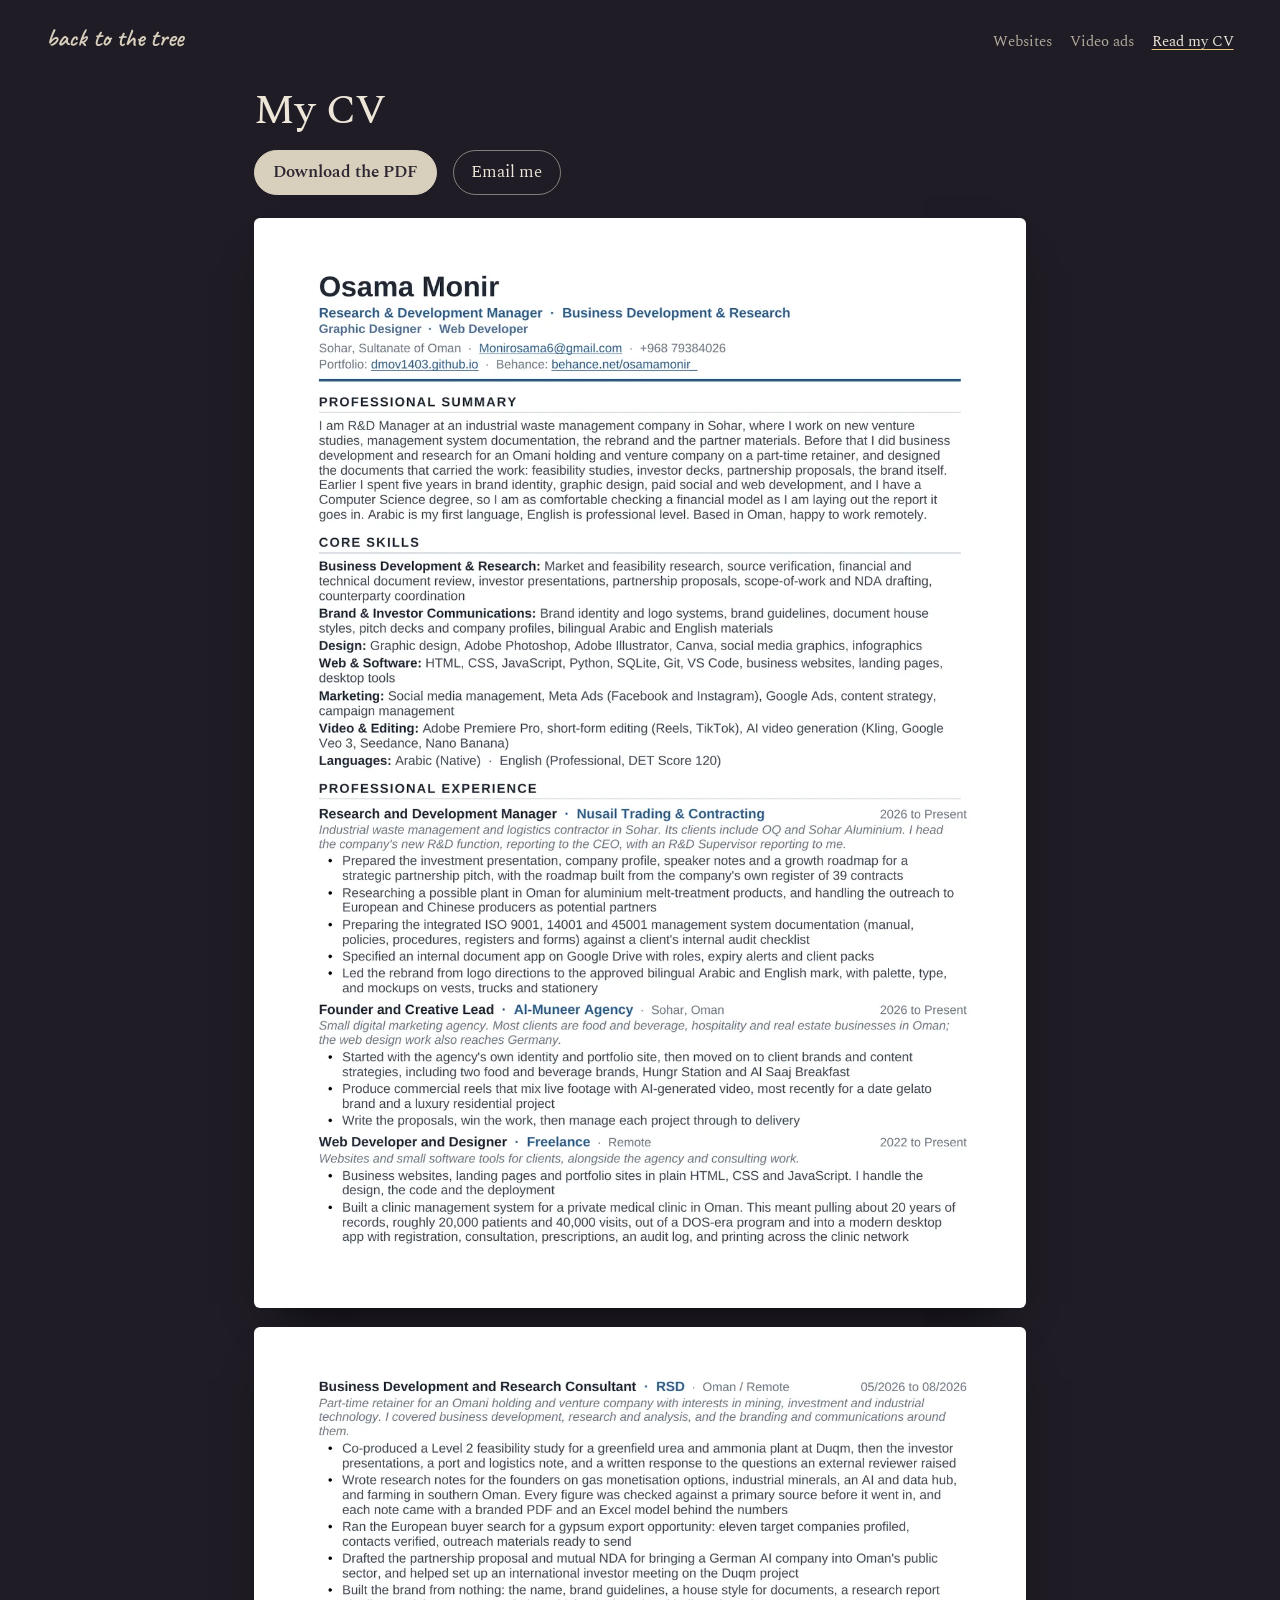
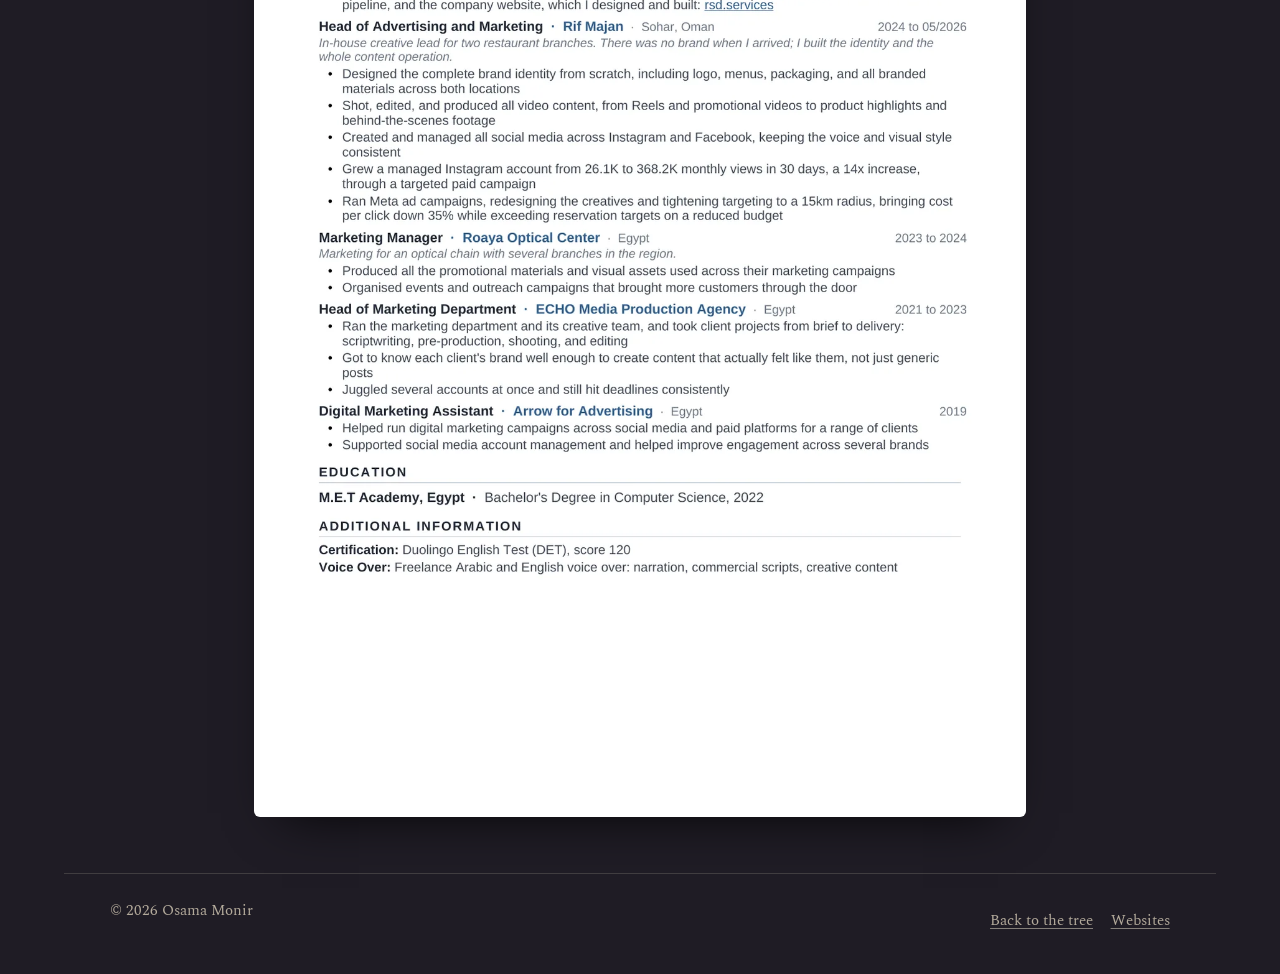
==== commit 2a129c4e: "Rebuild the video ads page in the site's look, with Motion; link it from every page again - /video/:" ====
--- a/cv/index.html
+++ b/cv/index.html
@@ -19,7 +19,7 @@
 <meta name="twitter:card" content="summary_large_image">
 <link rel="preload" href="../assets/fonts/spectral-400.woff2" as="font" type="font/woff2" crossorigin>
 <link rel="stylesheet" href="../assets/fonts/fonts.css?v=2">
-<link rel="stylesheet" href="../assets/pages.css?v=20261118e">
+<link rel="stylesheet" href="../assets/pages.css?v=20261119a">
 <style>
   .cvwrap{max-width:54rem;margin:0 auto;padding:1rem var(--gutter) 0}
   .cvwrap h1{font-weight:500;font-size:clamp(1.8rem,1.3rem + 2vw,2.6rem);line-height:1.1}
@@ -35,6 +35,7 @@
     <a class="home" href="../">back to the tree</a>
     <ul>
       <li><a href="../websites/">Websites</a></li>
+      <li><a href="../video/">Video ads</a></li>
       <li><a aria-current="page">Read my CV</a></li>
     </ul>
   </nav>
--- a/assets/pages.css
+++ b/assets/pages.css
@@ -164,3 +164,17 @@
   .figs .fig{grid-row:span 2;margin:0}
   .figs b{align-self:end}.figs span{align-self:start}
 }
+
+/* ===================== video ads: five portrait reels ===================== */
+#reels > .body{max-width:none}
+.reels5{list-style:none;display:grid;grid-template-columns:repeat(2,minmax(0,1fr));gap:1.8rem 1rem;margin:1rem 0 1.4rem}
+@media (min-width:44em){.reels5{grid-template-columns:repeat(3,minmax(0,1fr));gap:2.2rem 1.4rem}}
+@media (min-width:68em){.reels5{grid-template-columns:repeat(5,minmax(0,1fr));margin-left:-14.7rem}}
+.reel .frame{border-radius:14px;overflow:hidden;background:#000;box-shadow:0 26px 50px -30px rgba(0,0,0,.95);aspect-ratio:9/16}
+.reel video{display:block;width:100%;height:100%;object-fit:cover}
+.reel h3{font-family:var(--hand);font-size:1.5rem;font-weight:600;line-height:1.1;color:var(--sand);margin-top:.7rem}
+.reel .kind{font-size:.88rem;color:var(--ink-dim);font-style:italic;margin-top:.1rem}
+.reel p{font-size:.95rem;margin-top:.35rem}
+.fine{font-size:.9rem;color:var(--ink-dim);max-width:46rem}
+.progress{position:fixed;z-index:20;left:0;top:0;height:2px;width:100%;background:var(--moon);transform-origin:0 50%;scale:0 1;pointer-events:none}
+.horizon{overflow:clip} /* the strip may drift a little as the page scrolls; it never spills onto the text below */
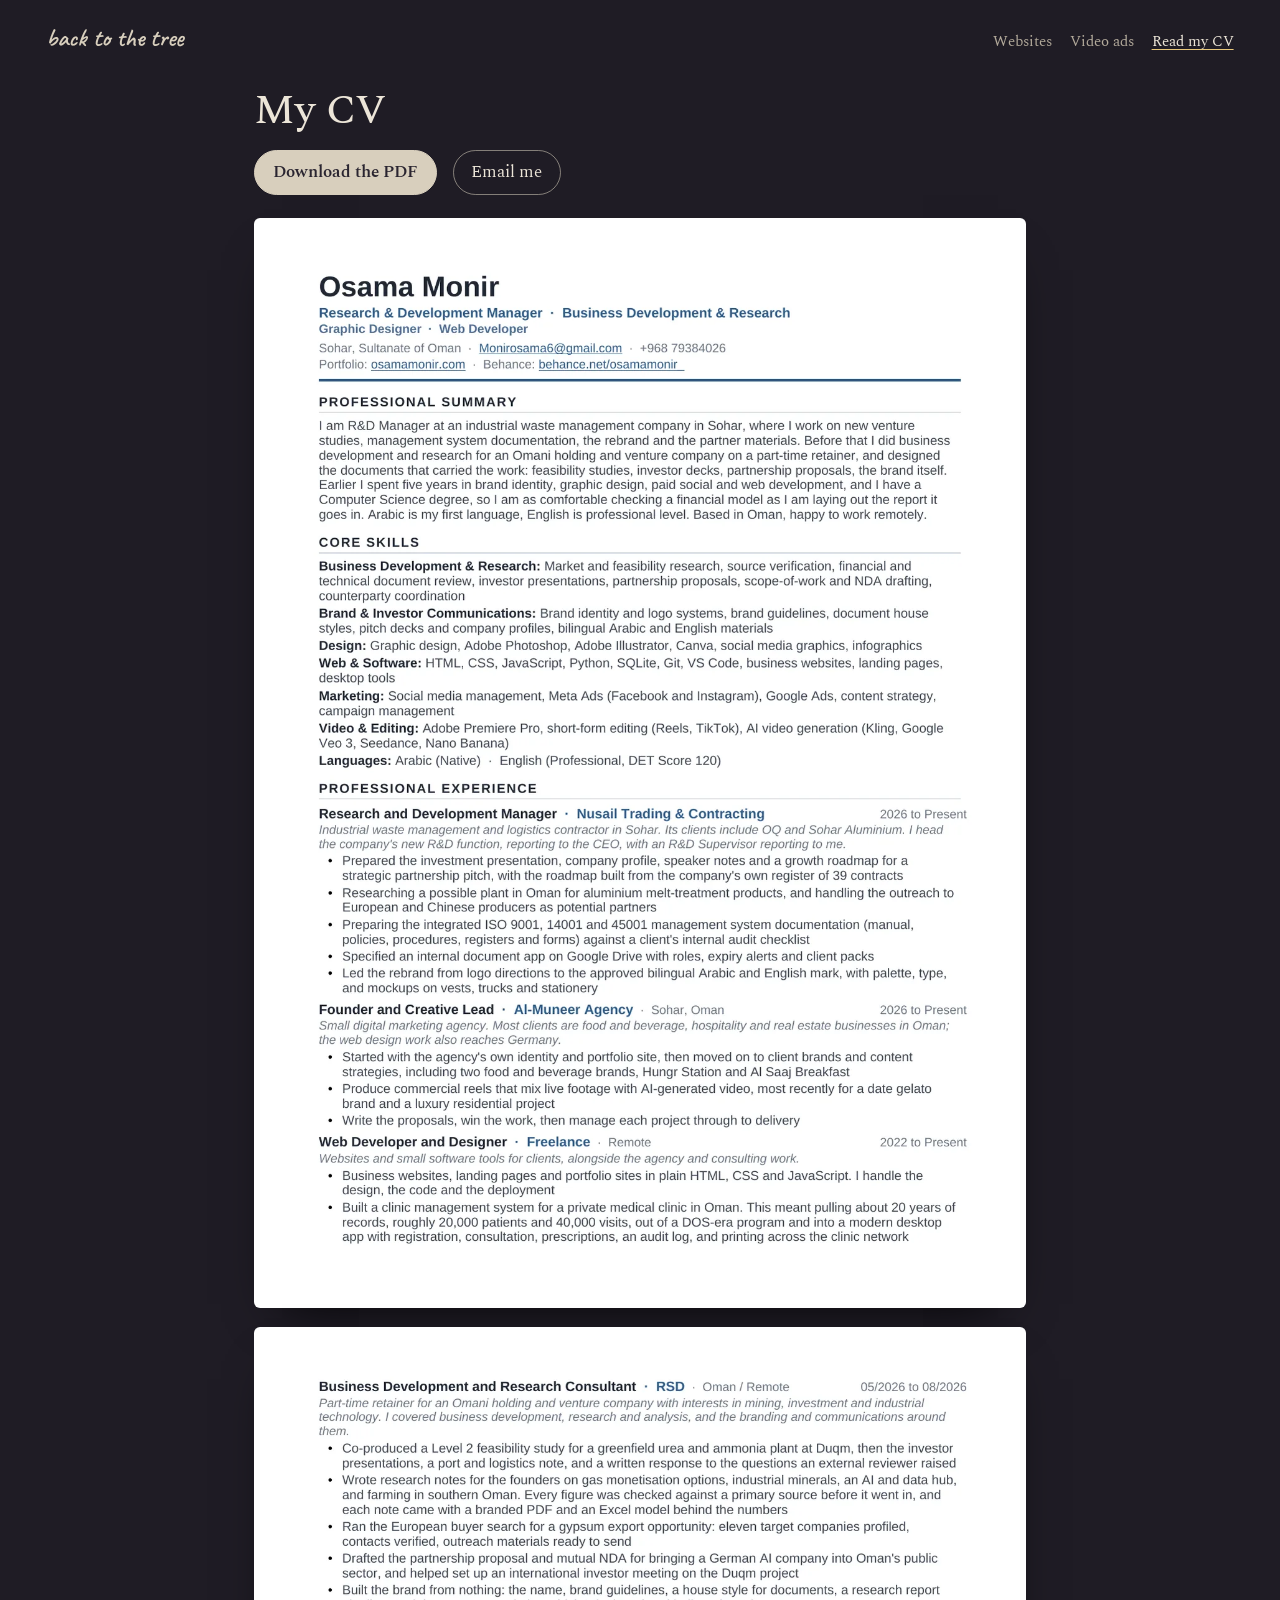
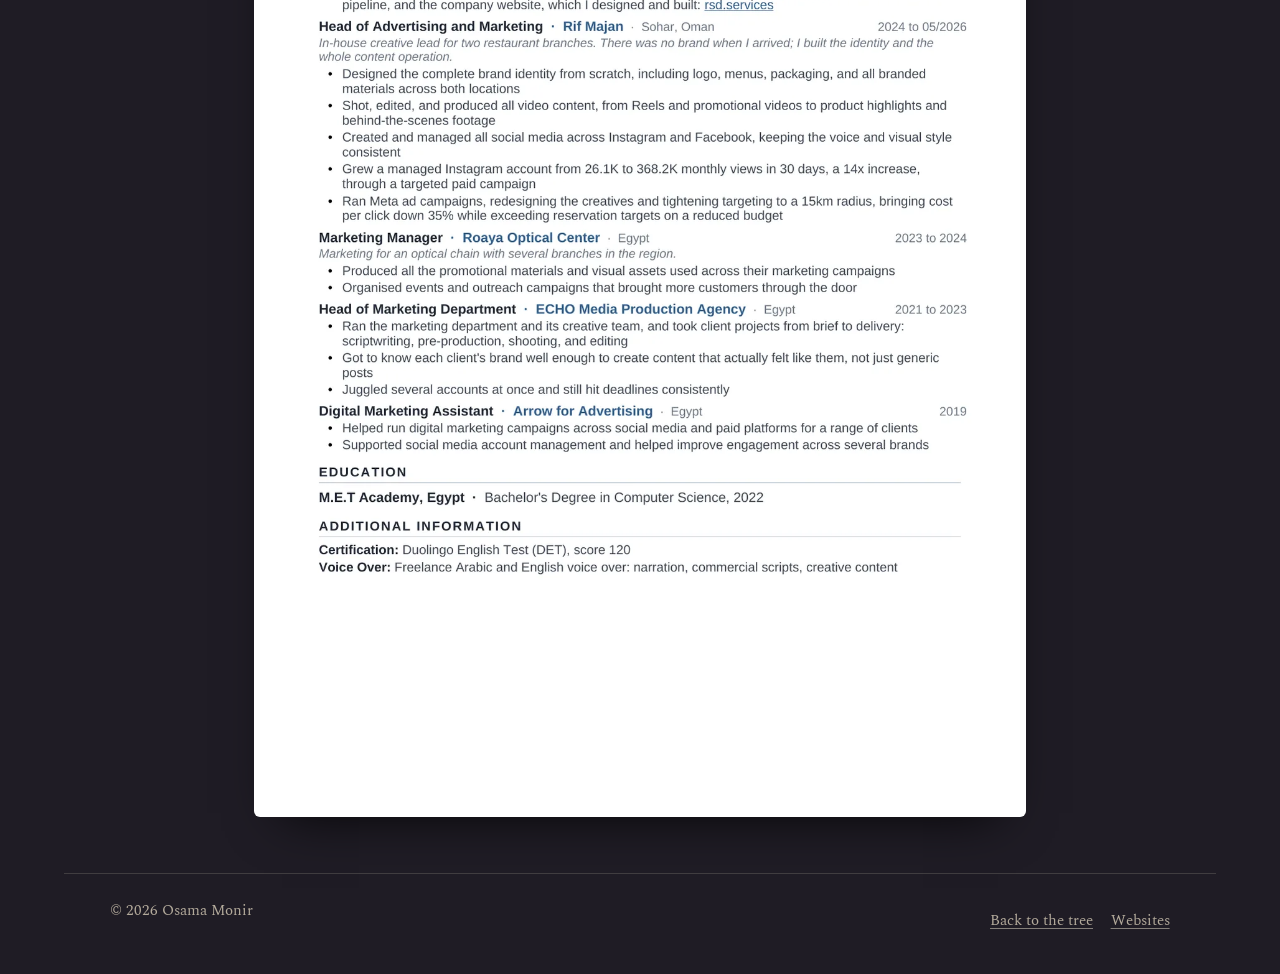
==== commit 70890172: "CV: portfolio link reads and points to osamamonir.com The source document is not on this machine, so" ====
--- a/cv/index.html
+++ b/cv/index.html
@@ -47,8 +47,8 @@
     <li><a class="btn" href="mailto:Monirosama6@gmail.com">Email me</a></li>
   </ul>
   <div class="sheets">
-    <img src="../assets/cv/page-1.webp" width="1240" height="1753" alt="Osama Monir CV, page 1 of 2. The same information is on the home page, and in the PDF below.">
-    <img src="../assets/cv/page-2.webp" width="1240" height="1753" alt="Osama Monir CV, page 2 of 2. The same information is on the home page, and in the PDF below." loading="lazy">
+    <img src="../assets/cv/page-1.webp?v=2" width="1240" height="1753" alt="Osama Monir CV, page 1 of 2. The same information is on the home page, and in the PDF below.">
+    <img src="../assets/cv/page-2.webp?v=2" width="1240" height="1753" alt="Osama Monir CV, page 2 of 2. The same information is on the home page, and in the PDF below." loading="lazy">
   </div>
 </main>
 <footer>
